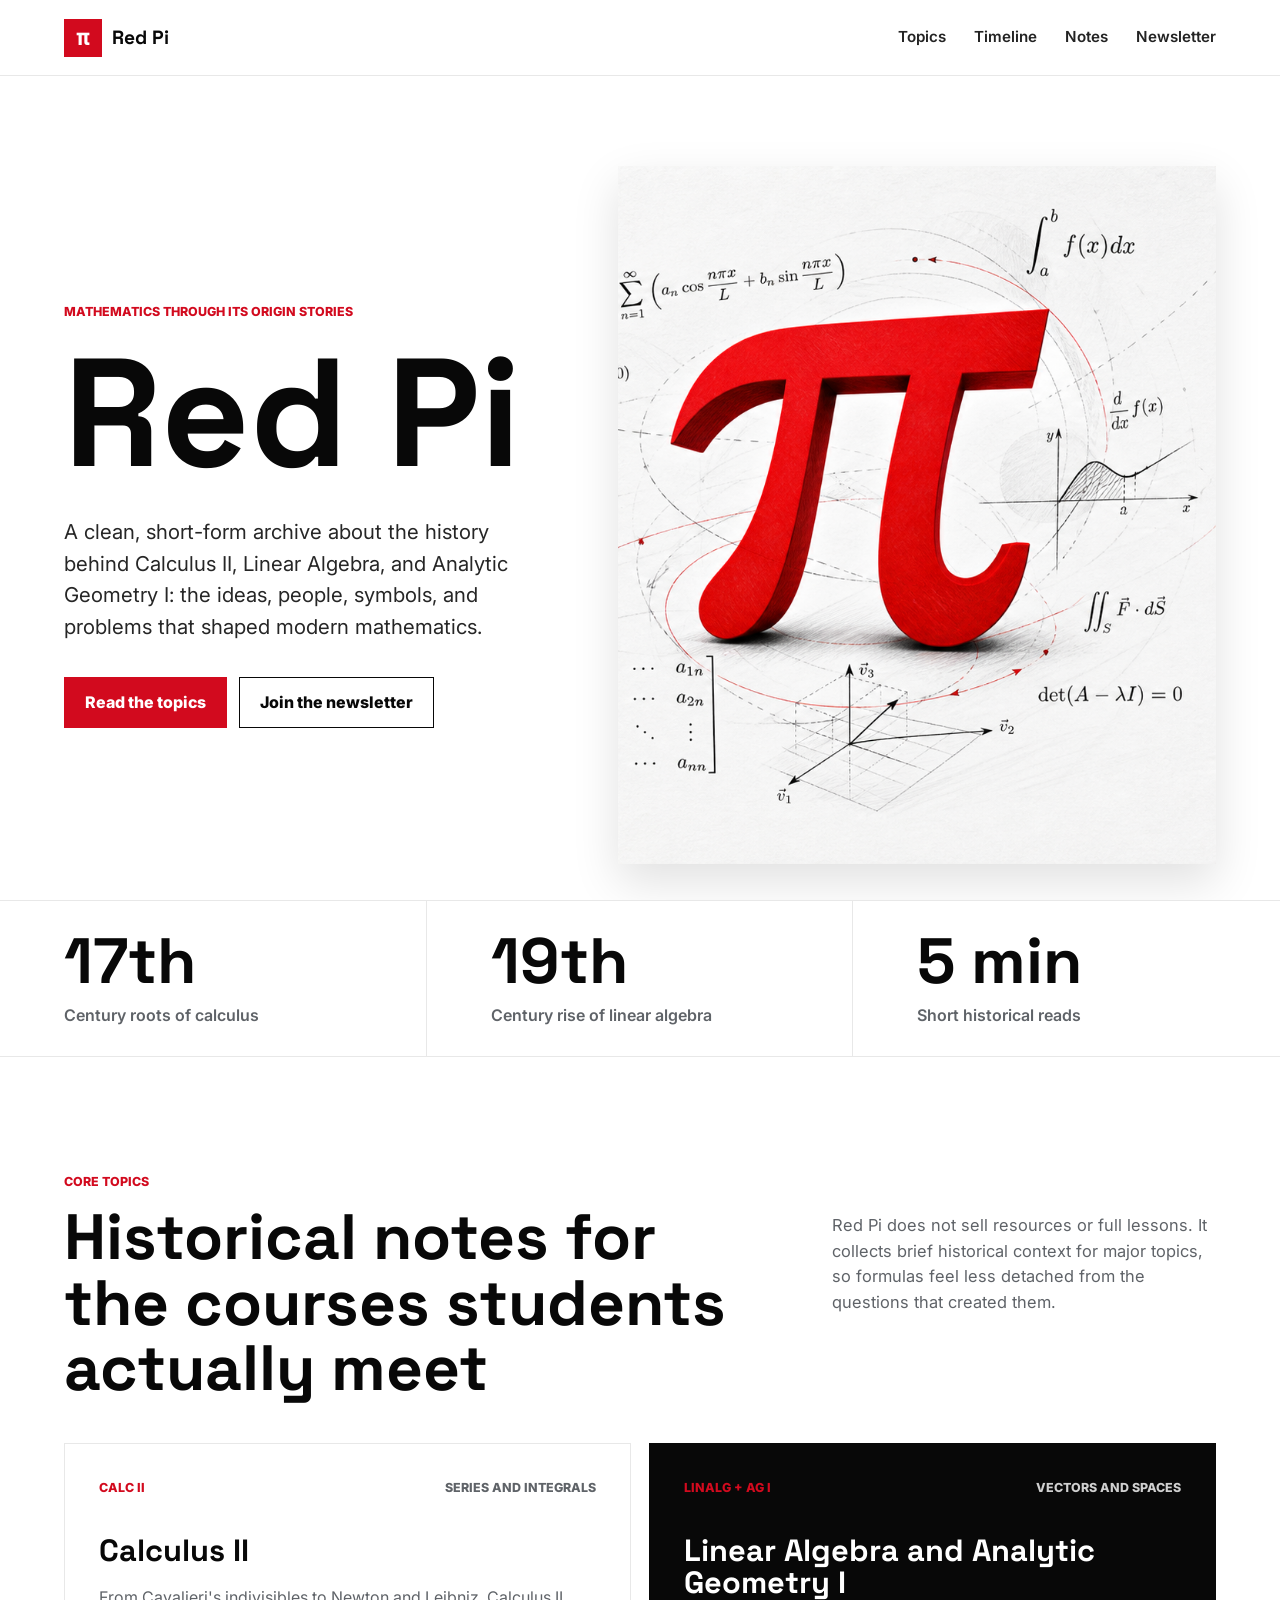
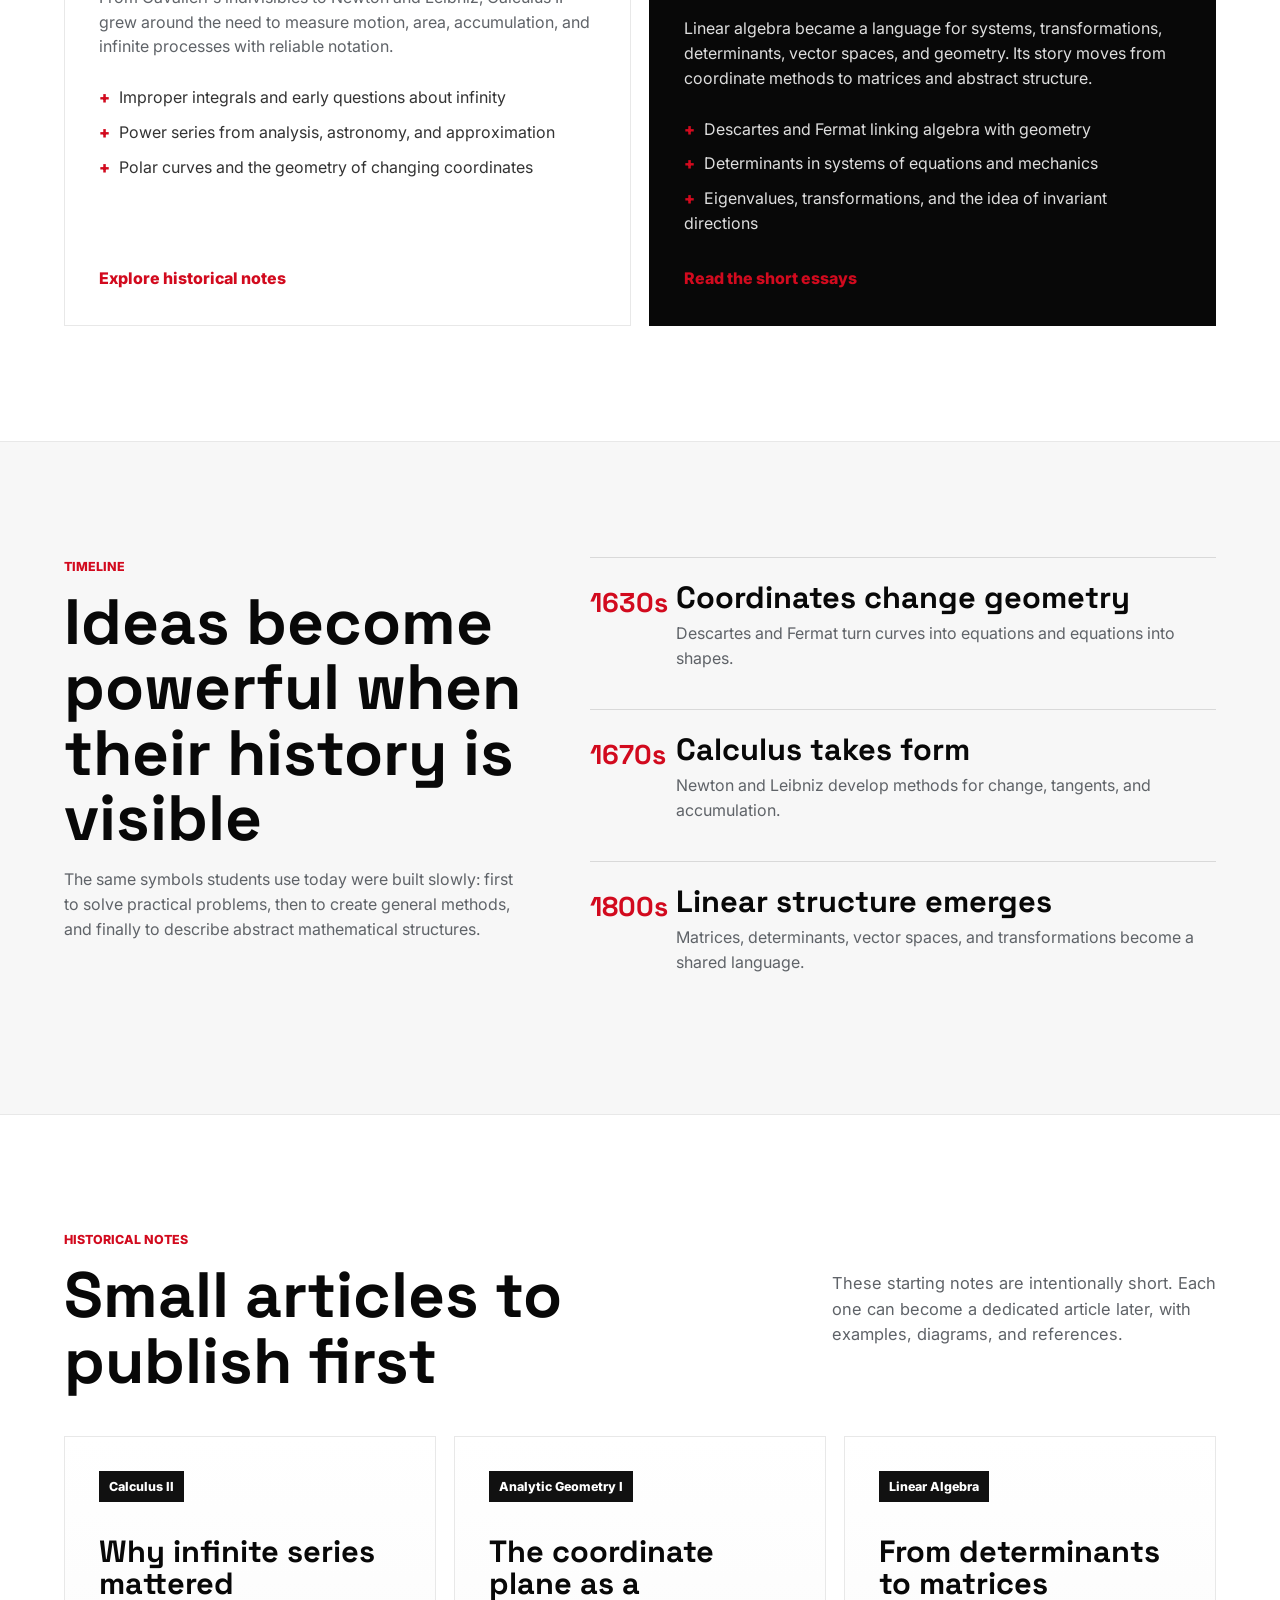
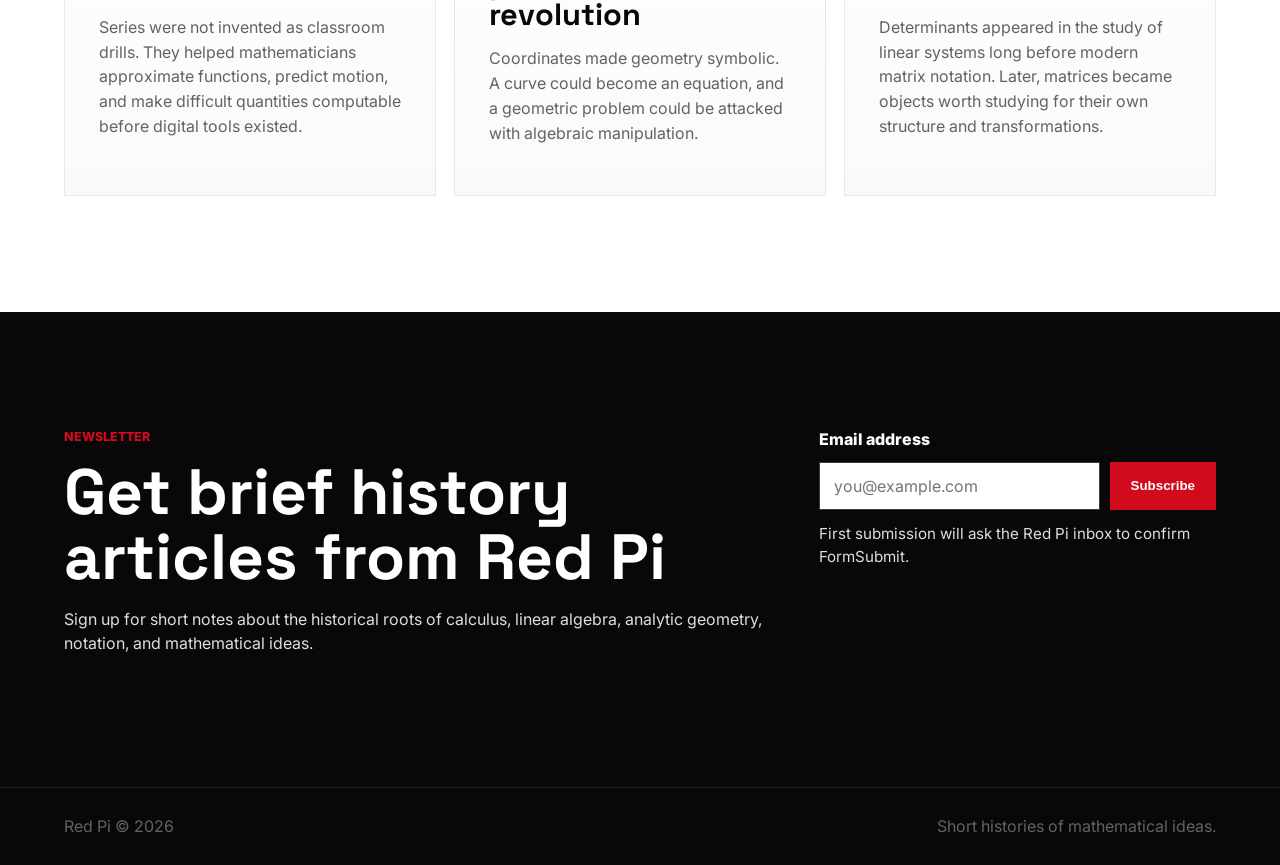
==== index.html @ 2b23c364 "Create Red Pi website" ====
<!doctype html>
<html lang="en">
  <head>
    <meta charset="UTF-8" />
    <meta name="viewport" content="width=device-width, initial-scale=1.0" />
    <meta
      name="description"
      content="Red Pi: short historical notes on Calculus II, Linear Algebra, and Analytic Geometry I."
    />
    <title>Red Pi | A Short History of Calculus and Linear Algebra</title>
    <link
      rel="icon"
      href="data:image/svg+xml,%3Csvg xmlns='http://www.w3.org/2000/svg' viewBox='0 0 64 64'%3E%3Crect width='64' height='64' fill='%23d20a1e'/%3E%3Ctext x='32' y='43' text-anchor='middle' font-family='Arial,sans-serif' font-size='38' font-weight='700' fill='white'%3Eπ%3C/text%3E%3C/svg%3E"
    />
    <link rel="preconnect" href="https://fonts.googleapis.com" />
    <link rel="preconnect" href="https://fonts.gstatic.com" crossorigin />
    <link
      href="https://fonts.googleapis.com/css2?family=Inter:wght@400;500;600;700;800&family=Space+Grotesk:wght@600;700&display=swap"
      rel="stylesheet"
    />
    <link rel="stylesheet" href="styles.css" />
  </head>
  <body>
    <header class="site-header">
      <a class="brand" href="#top" aria-label="Red Pi home">
        <span class="brand-mark">π</span>
        <span>Red Pi</span>
      </a>
      <nav class="nav" aria-label="Main navigation">
        <a href="#topics">Topics</a>
        <a href="#timeline">Timeline</a>
        <a href="#notes">Notes</a>
        <a href="#newsletter">Newsletter</a>
      </nav>
    </header>

    <main id="top">
      <section class="hero">
        <div class="hero-copy">
          <p class="eyebrow">Mathematics through its origin stories</p>
          <h1>Red Pi</h1>
          <p class="hero-text">
            A clean, short-form archive about the history behind Calculus II,
            Linear Algebra, and Analytic Geometry I: the ideas, people, symbols,
            and problems that shaped modern mathematics.
          </p>
          <div class="hero-actions" aria-label="Primary actions">
            <a class="button primary" href="#topics">Read the topics</a>
            <a class="button secondary" href="#newsletter">Join the newsletter</a>
          </div>
        </div>
        <div class="hero-visual" aria-label="Red Pi mathematical illustration">
          <img src="assets/red-pi-hero.png" alt="A red pi symbol surrounded by mathematical formulas" />
        </div>
      </section>

      <section class="stats" aria-label="Editorial focus">
        <div>
          <strong>17th</strong>
          <span>Century roots of calculus</span>
        </div>
        <div>
          <strong>19th</strong>
          <span>Century rise of linear algebra</span>
        </div>
        <div>
          <strong>5 min</strong>
          <span>Short historical reads</span>
        </div>
      </section>

      <section id="topics" class="section">
        <div class="section-heading">
          <p class="eyebrow">Core topics</p>
          <h2>Historical notes for the courses students actually meet</h2>
          <p>
            Red Pi does not sell resources or full lessons. It collects brief
            historical context for major topics, so formulas feel less detached
            from the questions that created them.
          </p>
        </div>

        <div class="course-grid">
          <article class="course-card">
            <div class="course-topline">
              <span class="course-code">CALC II</span>
              <span class="level">Series and integrals</span>
            </div>
            <h3>Calculus II</h3>
            <p>
              From Cavalieri's indivisibles to Newton and Leibniz, Calculus II
              grew around the need to measure motion, area, accumulation, and
              infinite processes with reliable notation.
            </p>
            <ul>
              <li>Improper integrals and early questions about infinity</li>
              <li>Power series from analysis, astronomy, and approximation</li>
              <li>Polar curves and the geometry of changing coordinates</li>
            </ul>
            <a href="#notes" class="text-link">Explore historical notes</a>
          </article>

          <article class="course-card featured">
            <div class="course-topline">
              <span class="course-code">LINALG + AG I</span>
              <span class="level">Vectors and spaces</span>
            </div>
            <h3>Linear Algebra and Analytic Geometry I</h3>
            <p>
              Linear algebra became a language for systems, transformations,
              determinants, vector spaces, and geometry. Its story moves from
              coordinate methods to matrices and abstract structure.
            </p>
            <ul>
              <li>Descartes and Fermat linking algebra with geometry</li>
              <li>Determinants in systems of equations and mechanics</li>
              <li>Eigenvalues, transformations, and the idea of invariant directions</li>
            </ul>
            <a href="#notes" class="text-link">Read the short essays</a>
          </article>
        </div>
      </section>

      <section id="timeline" class="method">
        <div class="method-copy">
          <p class="eyebrow">Timeline</p>
          <h2>Ideas become powerful when their history is visible</h2>
          <p>
            The same symbols students use today were built slowly: first to
            solve practical problems, then to create general methods, and
            finally to describe abstract mathematical structures.
          </p>
        </div>
        <div class="method-steps">
          <div>
            <span>1630s</span>
            <h3>Coordinates change geometry</h3>
            <p>Descartes and Fermat turn curves into equations and equations into shapes.</p>
          </div>
          <div>
            <span>1670s</span>
            <h3>Calculus takes form</h3>
            <p>Newton and Leibniz develop methods for change, tangents, and accumulation.</p>
          </div>
          <div>
            <span>1800s</span>
            <h3>Linear structure emerges</h3>
            <p>Matrices, determinants, vector spaces, and transformations become a shared language.</p>
          </div>
        </div>
      </section>

      <section id="notes" class="section resources-section">
        <div class="section-heading">
          <p class="eyebrow">Historical notes</p>
          <h2>Small articles to publish first</h2>
          <p>
            These starting notes are intentionally short. Each one can become a
            dedicated article later, with examples, diagrams, and references.
          </p>
        </div>
        <div class="resource-list">
          <article>
            <span>Calculus II</span>
            <h3>Why infinite series mattered</h3>
            <p>
              Series were not invented as classroom drills. They helped
              mathematicians approximate functions, predict motion, and make
              difficult quantities computable before digital tools existed.
            </p>
          </article>
          <article>
            <span>Analytic Geometry I</span>
            <h3>The coordinate plane as a revolution</h3>
            <p>
              Coordinates made geometry symbolic. A curve could become an
              equation, and a geometric problem could be attacked with algebraic
              manipulation.
            </p>
          </article>
          <article>
            <span>Linear Algebra</span>
            <h3>From determinants to matrices</h3>
            <p>
              Determinants appeared in the study of linear systems long before
              modern matrix notation. Later, matrices became objects worth
              studying for their own structure and transformations.
            </p>
          </article>
        </div>
      </section>

      <section id="newsletter" class="contact newsletter">
        <div>
          <p class="eyebrow">Newsletter</p>
          <h2>Get brief history articles from Red Pi</h2>
          <p>
            Sign up for short notes about the historical roots of calculus,
            linear algebra, analytic geometry, notation, and mathematical ideas.
          </p>
        </div>
        <form
          class="newsletter-form"
          action="https://formsubmit.co/redpinewsletter@gmail.com"
          method="POST"
          aria-label="Newsletter signup"
        >
          <input type="hidden" name="_subject" value="New Red Pi newsletter signup" />
          <input type="hidden" name="_template" value="table" />
          <label for="email">Email address</label>
          <div class="newsletter-row">
            <input id="email" name="email" type="email" placeholder="you@example.com" required />
            <button class="button primary" type="submit">Subscribe</button>
          </div>
          <p class="form-message" role="status" aria-live="polite">
            First submission will ask the Red Pi inbox to confirm FormSubmit.
          </p>
        </form>
      </section>
    </main>

    <footer class="footer">
      <p>Red Pi © 2026</p>
      <p>Short histories of mathematical ideas.</p>
    </footer>

    <script src="script.js"></script>
  </body>
</html>
---- styles.css ----
:root {
  --red: #d20a1e;
  --red-dark: #9e0716;
  --ink: #080808;
  --muted: #5f6368;
  --line: #e8e8e8;
  --paper: #ffffff;
  --soft: #f7f7f7;
  --shadow: 0 18px 44px rgba(8, 8, 8, 0.12);
}

* {
  box-sizing: border-box;
}

html {
  scroll-behavior: smooth;
}

body {
  margin: 0;
  background: var(--paper);
  color: var(--ink);
  font-family: Inter, system-ui, -apple-system, BlinkMacSystemFont, "Segoe UI", sans-serif;
  line-height: 1.55;
}

img {
  display: block;
  max-width: 100%;
}

a {
  color: inherit;
  text-decoration: none;
}

.site-header {
  position: sticky;
  top: 0;
  z-index: 20;
  display: flex;
  align-items: center;
  justify-content: space-between;
  gap: 24px;
  min-height: 76px;
  padding: 16px clamp(20px, 5vw, 72px);
  background: rgba(255, 255, 255, 0.92);
  border-bottom: 1px solid var(--line);
  backdrop-filter: blur(18px);
}

.site-header.is-scrolled {
  box-shadow: 0 10px 30px rgba(8, 8, 8, 0.08);
}

.brand {
  display: inline-flex;
  align-items: center;
  gap: 10px;
  font-family: "Space Grotesk", Inter, sans-serif;
  font-size: 1.2rem;
  font-weight: 700;
}

.brand-mark {
  display: grid;
  width: 38px;
  height: 38px;
  place-items: center;
  background: var(--red);
  color: #fff;
  font-size: 1.55rem;
  line-height: 1;
}

.nav {
  display: flex;
  align-items: center;
  gap: clamp(14px, 2.2vw, 28px);
  color: #232323;
  font-size: 0.95rem;
  font-weight: 600;
}

.nav a {
  padding: 8px 0;
  border-bottom: 2px solid transparent;
}

.nav a:hover,
.nav a:focus-visible {
  border-color: var(--red);
}

.hero {
  display: grid;
  grid-template-columns: minmax(0, 0.9fr) minmax(320px, 1.1fr);
  align-items: center;
  gap: clamp(28px, 5vw, 72px);
  min-height: calc(100vh - 76px);
  padding: clamp(48px, 7vw, 92px) clamp(20px, 5vw, 72px) 36px;
  overflow: hidden;
}

.hero-copy {
  max-width: 680px;
}

.eyebrow {
  margin: 0 0 14px;
  color: var(--red);
  font-size: 0.78rem;
  font-weight: 800;
  letter-spacing: 0;
  text-transform: uppercase;
}

h1,
h2,
h3,
p {
  overflow-wrap: anywhere;
}

h1,
h2,
h3 {
  margin: 0;
  font-family: "Space Grotesk", Inter, sans-serif;
  line-height: 1.02;
}

h1 {
  font-size: clamp(4.2rem, 12vw, 10rem);
  letter-spacing: 0;
}

h2 {
  font-size: clamp(2.1rem, 5vw, 4.25rem);
  max-width: 880px;
}

h3 {
  font-size: clamp(1.35rem, 2.4vw, 2rem);
}

.hero-text {
  max-width: 620px;
  margin: 24px 0 0;
  color: #262626;
  font-size: clamp(1.05rem, 2vw, 1.28rem);
}

.hero-actions {
  display: flex;
  flex-wrap: wrap;
  gap: 12px;
  margin-top: 34px;
}

.button {
  display: inline-flex;
  align-items: center;
  justify-content: center;
  min-height: 48px;
  padding: 12px 20px;
  border: 1px solid var(--ink);
  font-weight: 800;
}

.button.primary {
  background: var(--red);
  border-color: var(--red);
  color: #fff;
}

.button.primary:hover,
.button.primary:focus-visible {
  background: var(--red-dark);
  border-color: var(--red-dark);
}

.button.secondary {
  background: #fff;
  color: var(--ink);
}

.button.secondary:hover,
.button.secondary:focus-visible {
  border-color: var(--red);
  color: var(--red);
}

.hero-visual {
  position: relative;
  align-self: stretch;
  min-height: 430px;
}

.hero-visual img {
  width: 100%;
  height: 100%;
  object-fit: cover;
  object-position: center right;
  box-shadow: var(--shadow);
}

.stats {
  display: grid;
  grid-template-columns: repeat(3, 1fr);
  border-top: 1px solid var(--line);
  border-bottom: 1px solid var(--line);
}

.stats div {
  min-height: 132px;
  padding: 28px clamp(20px, 5vw, 72px);
  border-right: 1px solid var(--line);
}

.stats div:last-child {
  border-right: 0;
}

.stats strong {
  display: block;
  font-family: "Space Grotesk", Inter, sans-serif;
  font-size: clamp(2.2rem, 5vw, 4rem);
  line-height: 1;
}

.stats span {
  display: block;
  margin-top: 10px;
  color: var(--muted);
  font-weight: 600;
}

.section,
.method,
.contact {
  padding: clamp(64px, 9vw, 116px) clamp(20px, 5vw, 72px);
}

.section-heading {
  display: grid;
  grid-template-columns: minmax(0, 1.1fr) minmax(260px, 0.6fr);
  gap: 24px 64px;
  margin-bottom: 42px;
}

.section-heading .eyebrow {
  grid-column: 1 / -1;
  margin-bottom: -10px;
}

.section-heading p:not(.eyebrow) {
  margin: 8px 0 0;
  color: var(--muted);
  font-size: 1.03rem;
}

.course-grid {
  display: grid;
  grid-template-columns: repeat(2, minmax(0, 1fr));
  gap: 18px;
}

.course-card,
.resource-list article {
  display: flex;
  flex-direction: column;
  min-height: 420px;
  padding: clamp(22px, 3vw, 34px);
  background: #fff;
  border: 1px solid var(--line);
}

.course-card.featured {
  background: var(--ink);
  border-color: var(--ink);
  color: #fff;
}

.course-card p {
  margin: 18px 0 0;
  color: var(--muted);
}

.course-card.featured p,
.course-card.featured li {
  color: #dedede;
}

.course-topline {
  display: flex;
  justify-content: space-between;
  gap: 12px;
  margin-bottom: 38px;
  font-size: 0.78rem;
  font-weight: 800;
  text-transform: uppercase;
}

.course-code {
  color: var(--red);
}

.level {
  color: var(--muted);
}

.course-card.featured .level {
  color: #cfcfcf;
}

.course-card ul {
  display: grid;
  gap: 10px;
  margin: 26px 0 30px;
  padding: 0;
  list-style: none;
}

.course-card li {
  color: #333;
}

.course-card li::before {
  content: "+";
  margin-right: 9px;
  color: var(--red);
  font-weight: 900;
}

.text-link {
  margin-top: auto;
  color: var(--red);
  font-weight: 800;
}

.text-link:hover,
.text-link:focus-visible {
  color: var(--red-dark);
}

.method {
  display: grid;
  grid-template-columns: minmax(0, 0.85fr) minmax(320px, 1.15fr);
  gap: clamp(28px, 5vw, 72px);
  background: var(--soft);
  border-top: 1px solid var(--line);
  border-bottom: 1px solid var(--line);
}

.method-copy p:not(.eyebrow) {
  max-width: 620px;
  color: var(--muted);
}

.method-steps {
  display: grid;
  gap: 14px;
}

.method-steps div {
  display: grid;
  grid-template-columns: 64px 1fr;
  gap: 8px 22px;
  padding: 24px 0;
  border-top: 1px solid #d9d9d9;
}

.method-steps span {
  grid-row: span 2;
  color: var(--red);
  font-family: "Space Grotesk", Inter, sans-serif;
  font-size: 1.7rem;
  font-weight: 700;
}

.method-steps p {
  margin: 0;
  color: var(--muted);
}

.resources-section {
  background: #fff;
}

.resource-list {
  display: grid;
  grid-template-columns: repeat(3, minmax(0, 1fr));
  gap: 18px;
}

.resource-list article {
  min-height: 260px;
  background: linear-gradient(180deg, #fff 0%, #fafafa 100%);
}

.resource-list span {
  width: fit-content;
  margin-bottom: 34px;
  padding: 6px 10px;
  background: #111;
  color: #fff;
  font-size: 0.78rem;
  font-weight: 800;
}

.resource-list p {
  color: var(--muted);
}

.contact {
  display: flex;
  align-items: center;
  justify-content: space-between;
  gap: 28px;
  background: var(--ink);
  color: #fff;
}

.contact p:not(.eyebrow) {
  max-width: 720px;
  color: #dedede;
}

.newsletter {
  align-items: flex-start;
}

.newsletter-form {
  width: min(100%, 480px);
}

.newsletter-form label {
  display: block;
  margin-bottom: 10px;
  color: #fff;
  font-weight: 800;
}

.newsletter-row {
  display: flex;
  gap: 10px;
}

.newsletter-row input {
  min-width: 0;
  flex: 1;
  height: 48px;
  padding: 0 14px;
  border: 1px solid #3b3b3b;
  background: #fff;
  color: var(--ink);
  font: inherit;
}

.newsletter-row input:focus {
  border-color: var(--red);
  outline: 3px solid rgba(210, 10, 30, 0.28);
}

.newsletter-row .button {
  cursor: pointer;
}

.form-message {
  min-height: 24px;
  margin: 12px 0 0;
  color: #dedede;
  font-size: 0.95rem;
}

.footer {
  display: flex;
  justify-content: space-between;
  gap: 18px;
  padding: 26px clamp(20px, 5vw, 72px);
  color: var(--muted);
  border-top: 1px solid #222;
  background: var(--ink);
}

.footer p {
  margin: 0;
}

@media (max-width: 900px) {
  .site-header {
    align-items: flex-start;
    flex-direction: column;
  }

  .nav {
    width: 100%;
    justify-content: space-between;
    overflow-x: auto;
    padding-bottom: 2px;
  }

  .hero,
  .method,
  .section-heading {
    grid-template-columns: 1fr;
  }

  .hero {
    min-height: auto;
    padding-top: 42px;
  }

  .hero-visual {
    min-height: 340px;
  }

  .stats,
  .course-grid,
  .resource-list {
    grid-template-columns: 1fr;
  }

  .stats div {
    border-right: 0;
    border-bottom: 1px solid var(--line);
  }

  .stats div:last-child {
    border-bottom: 0;
  }

  .course-card,
  .resource-list article {
    min-height: auto;
  }

  .contact,
  .footer {
    align-items: flex-start;
    flex-direction: column;
  }

  .newsletter-form {
    width: 100%;
  }
}

@media (max-width: 520px) {
  .site-header {
    min-height: 68px;
    padding: 14px 16px;
  }

  .nav {
    gap: 18px;
    font-size: 0.9rem;
  }

  .hero,
  .section,
  .method,
  .contact {
    padding-left: 16px;
    padding-right: 16px;
  }

  h1 {
    font-size: clamp(3.8rem, 22vw, 5.4rem);
  }

  h2 {
    font-size: 2rem;
  }

  .hero-actions,
  .button {
    width: 100%;
  }

  .newsletter-row {
    flex-direction: column;
  }

  .method-steps div {
    grid-template-columns: 1fr;
  }

  .method-steps span {
    grid-row: auto;
  }
}
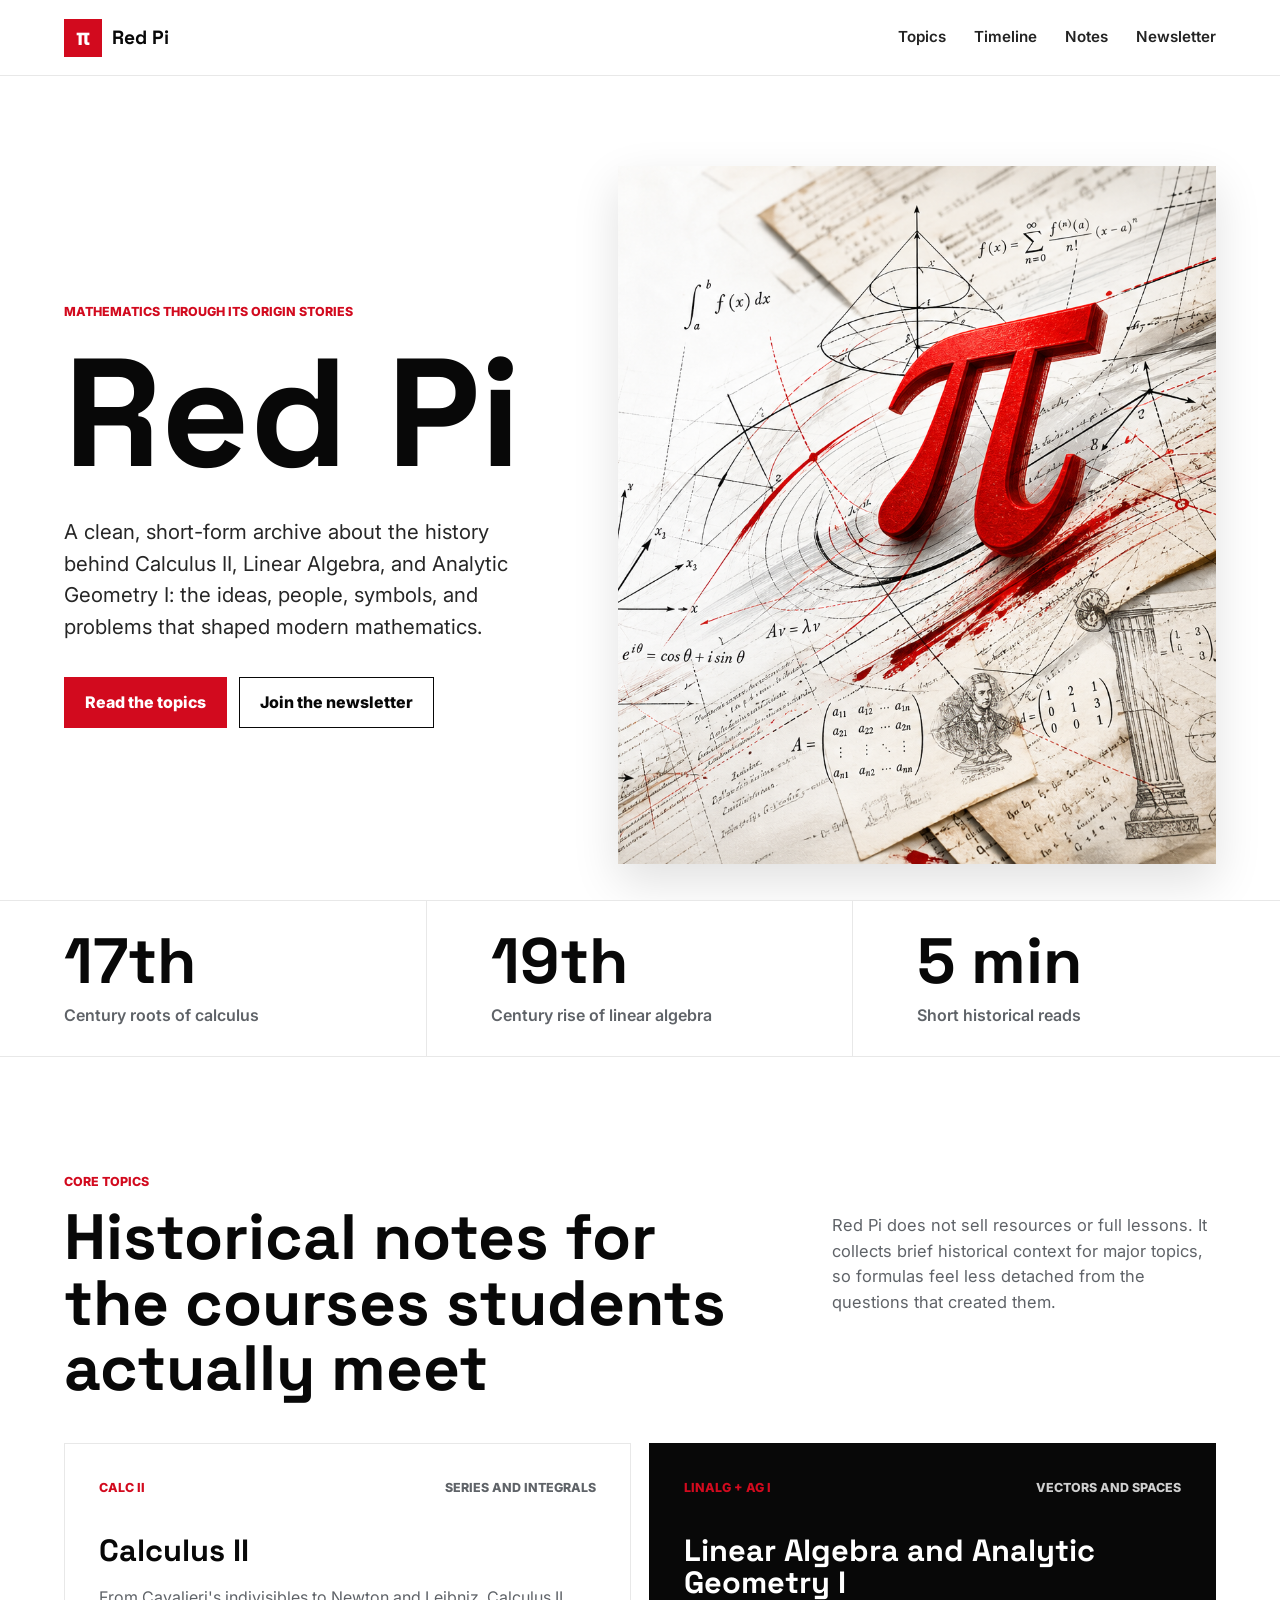
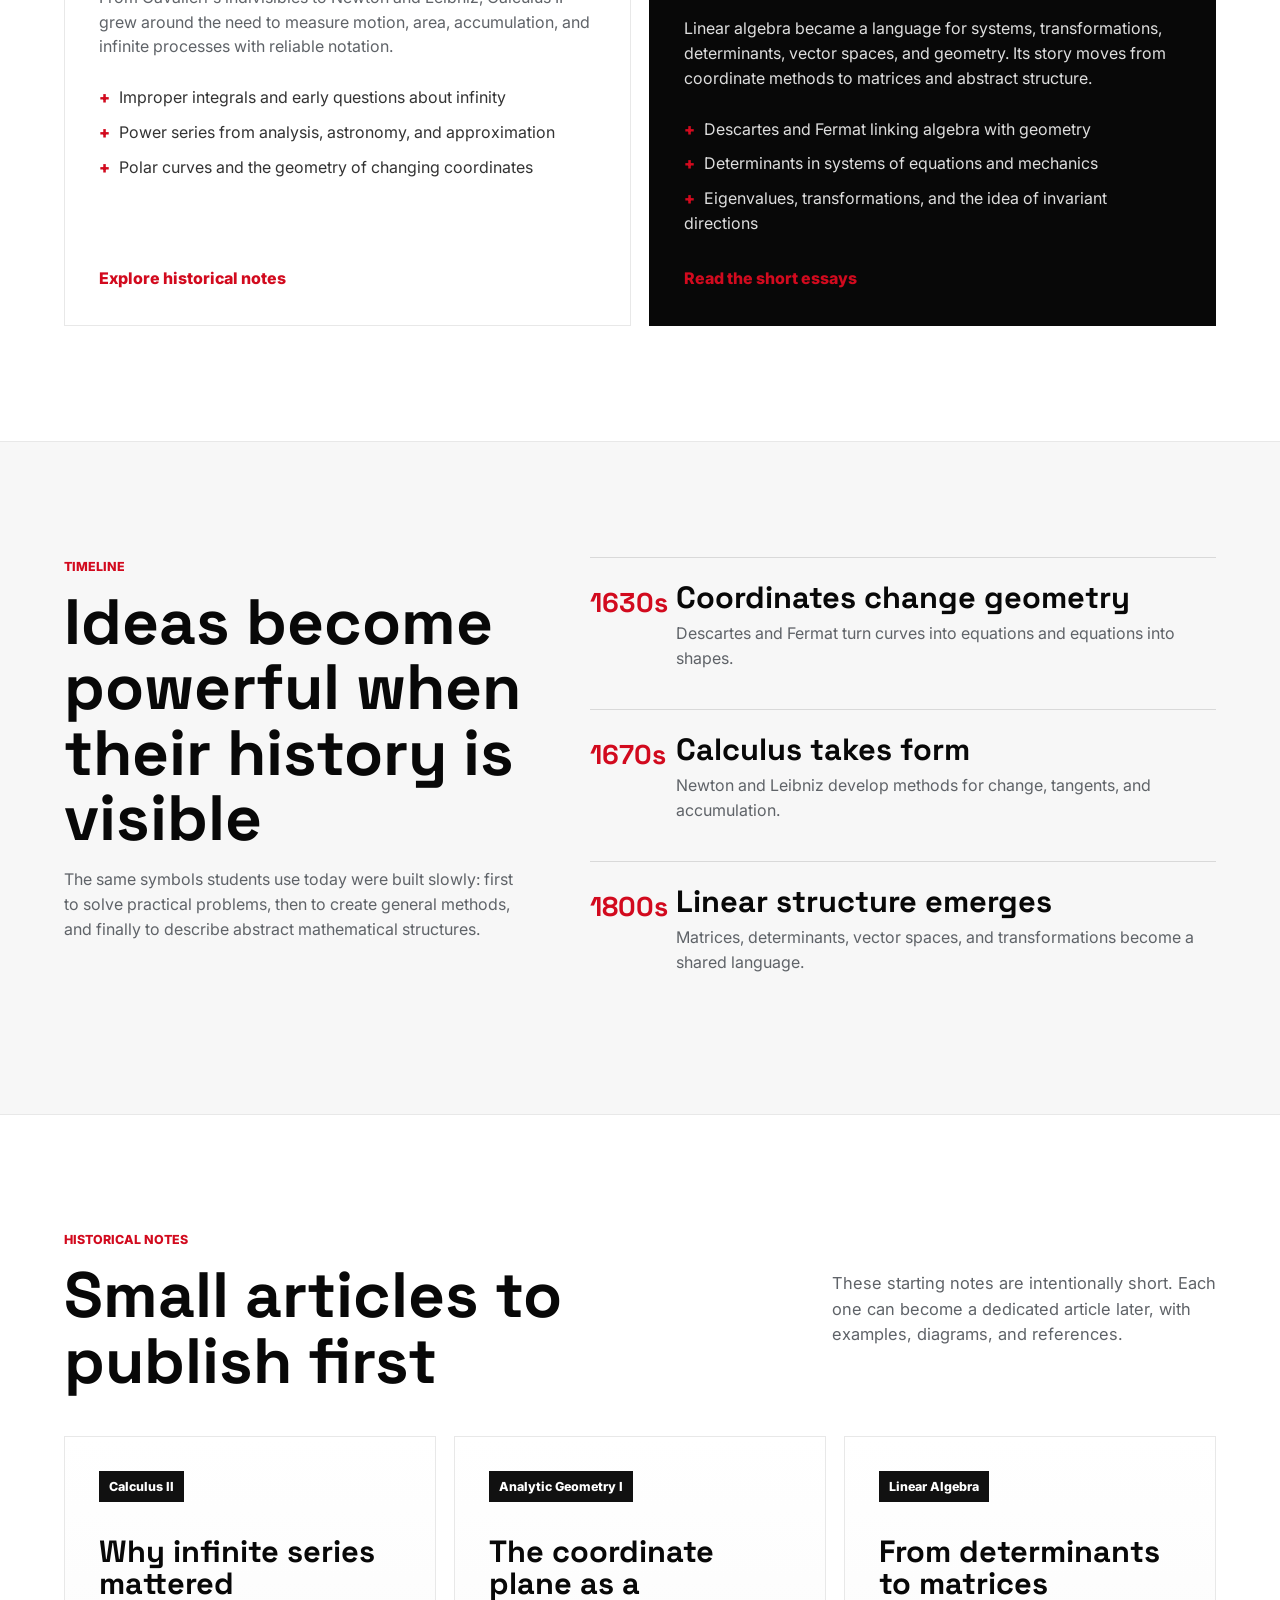
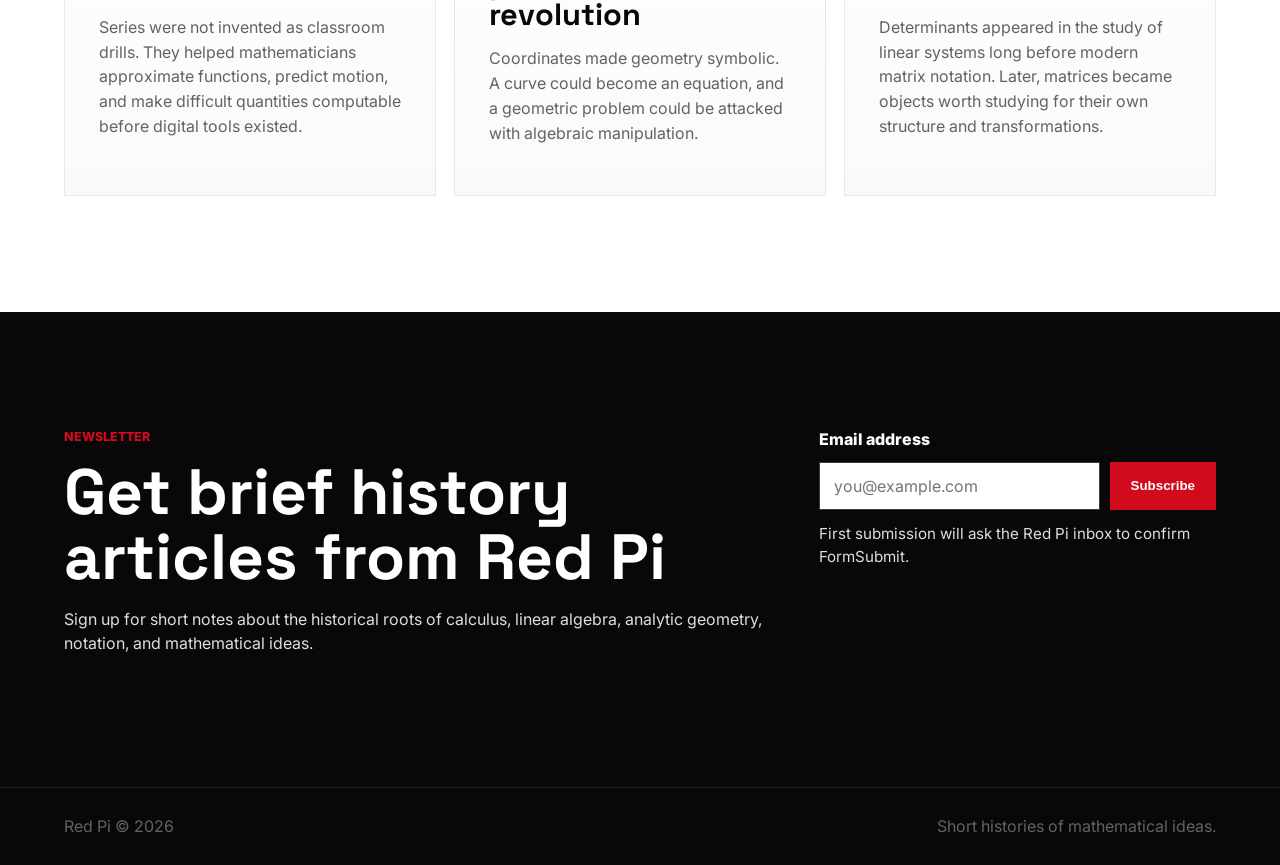
==== commit 0210bbc4: "Update hero image" ====
--- a/index.html
+++ b/index.html
@@ -50,7 +50,10 @@
           </div>
         </div>
         <div class="hero-visual" aria-label="Red Pi mathematical illustration">
-          <img src="assets/red-pi-hero.png" alt="A red pi symbol surrounded by mathematical formulas" />
+          <img
+            src="assets/red-pi-hero-dynamic.png"
+            alt="A dynamic red pi symbol surrounded by historical mathematical notes, curves, and vectors"
+          />
         </div>
       </section>
 
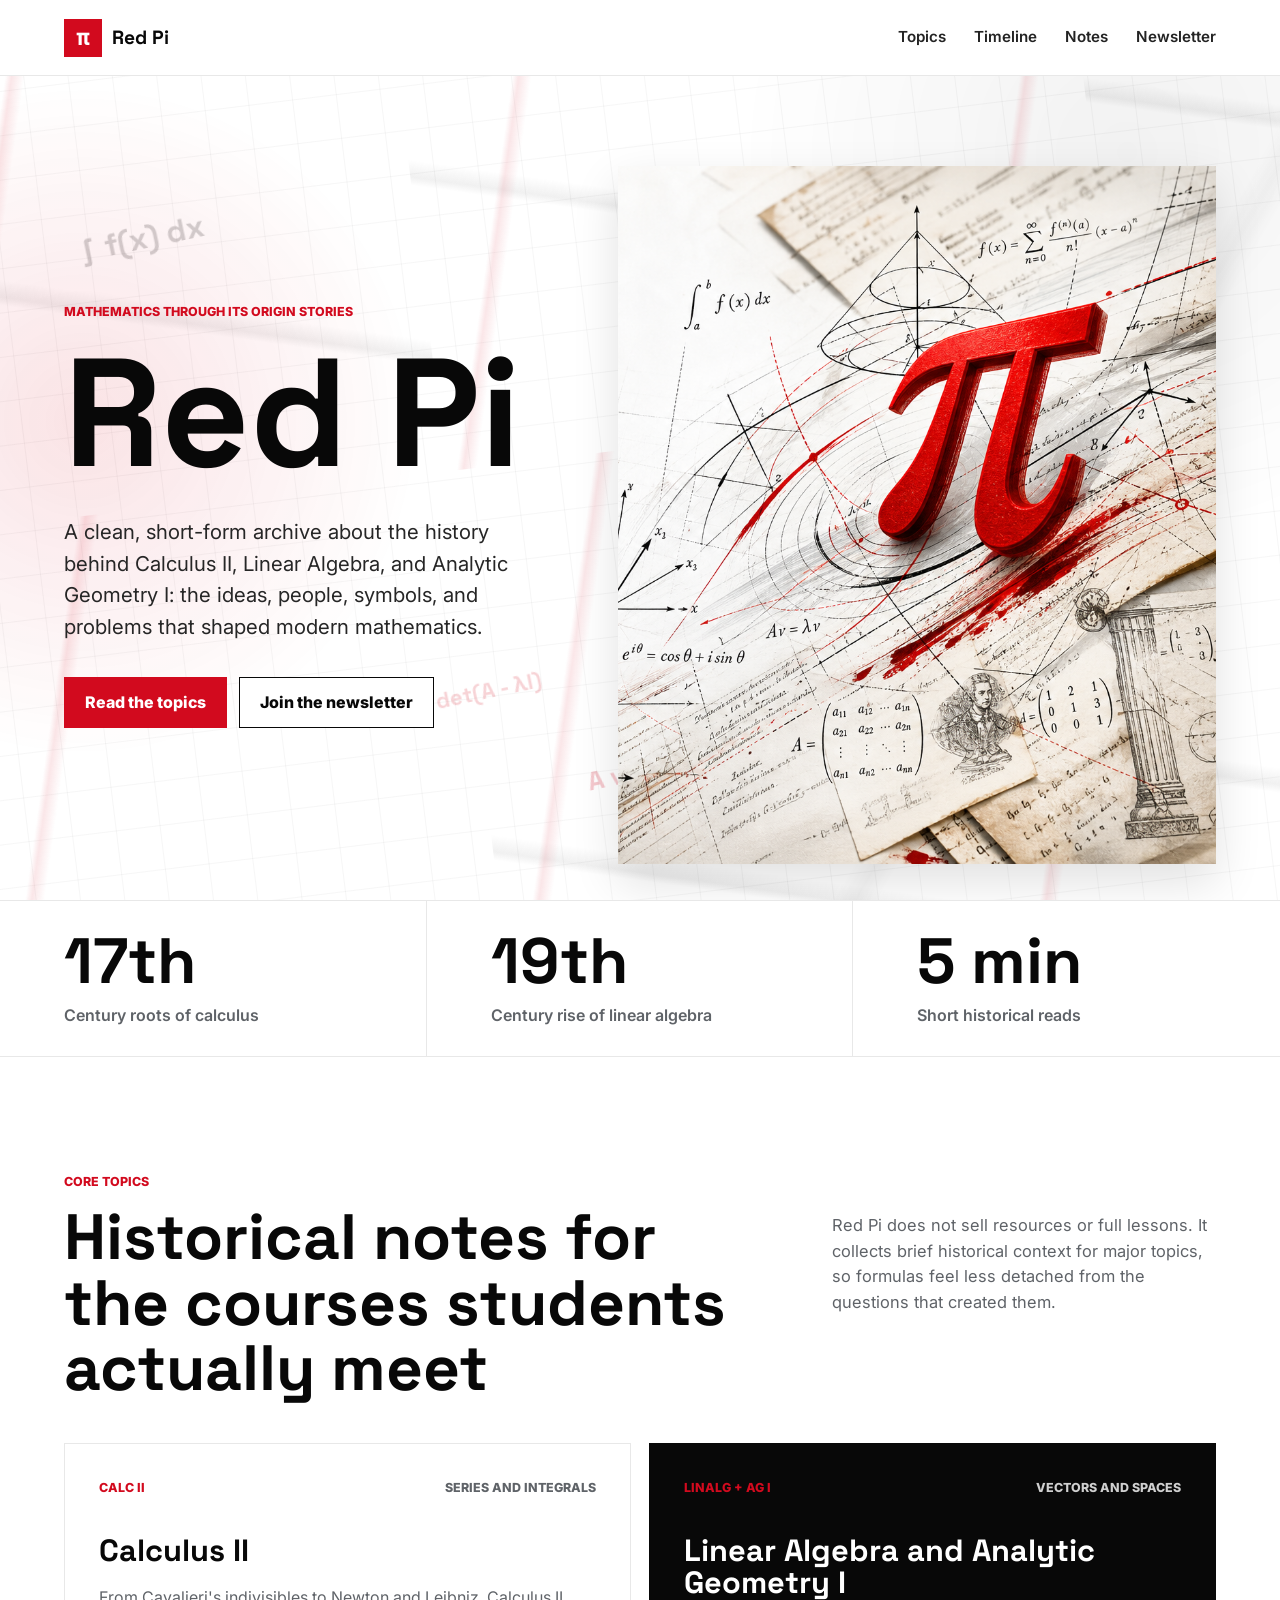
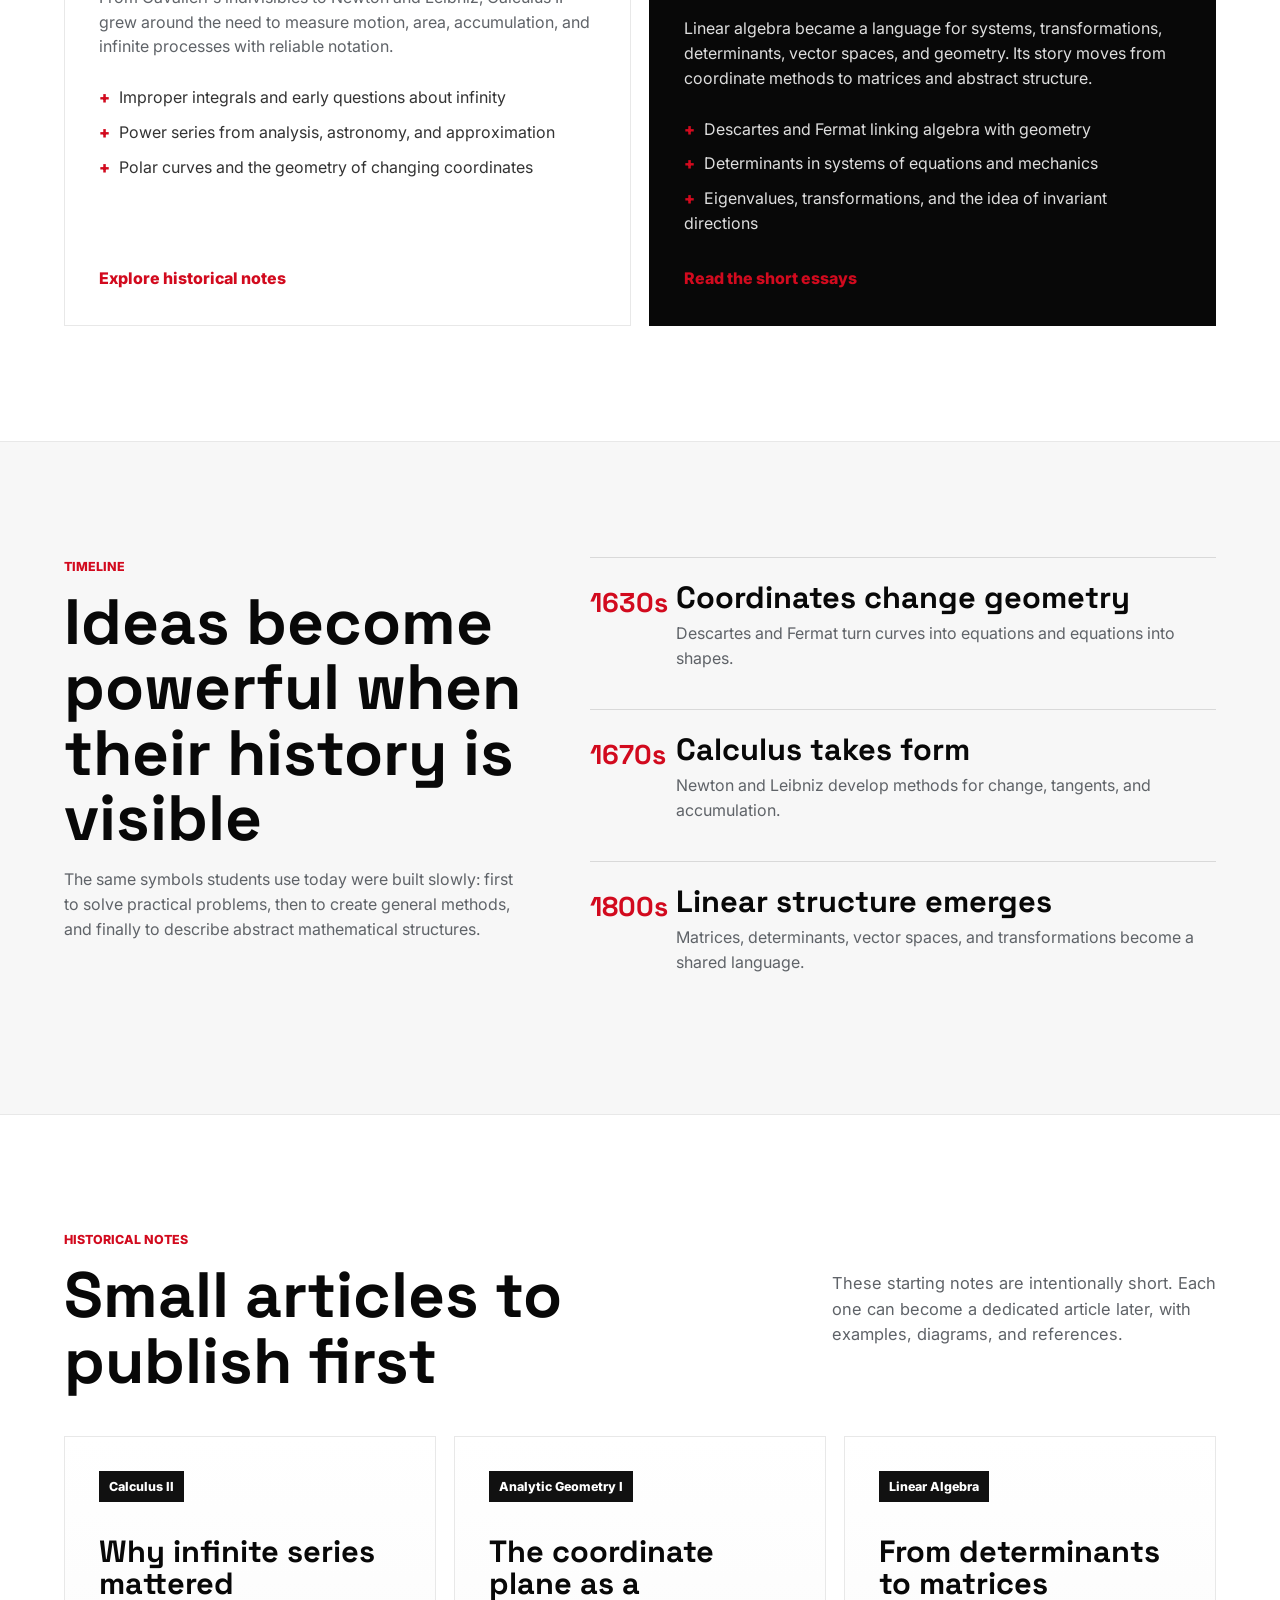
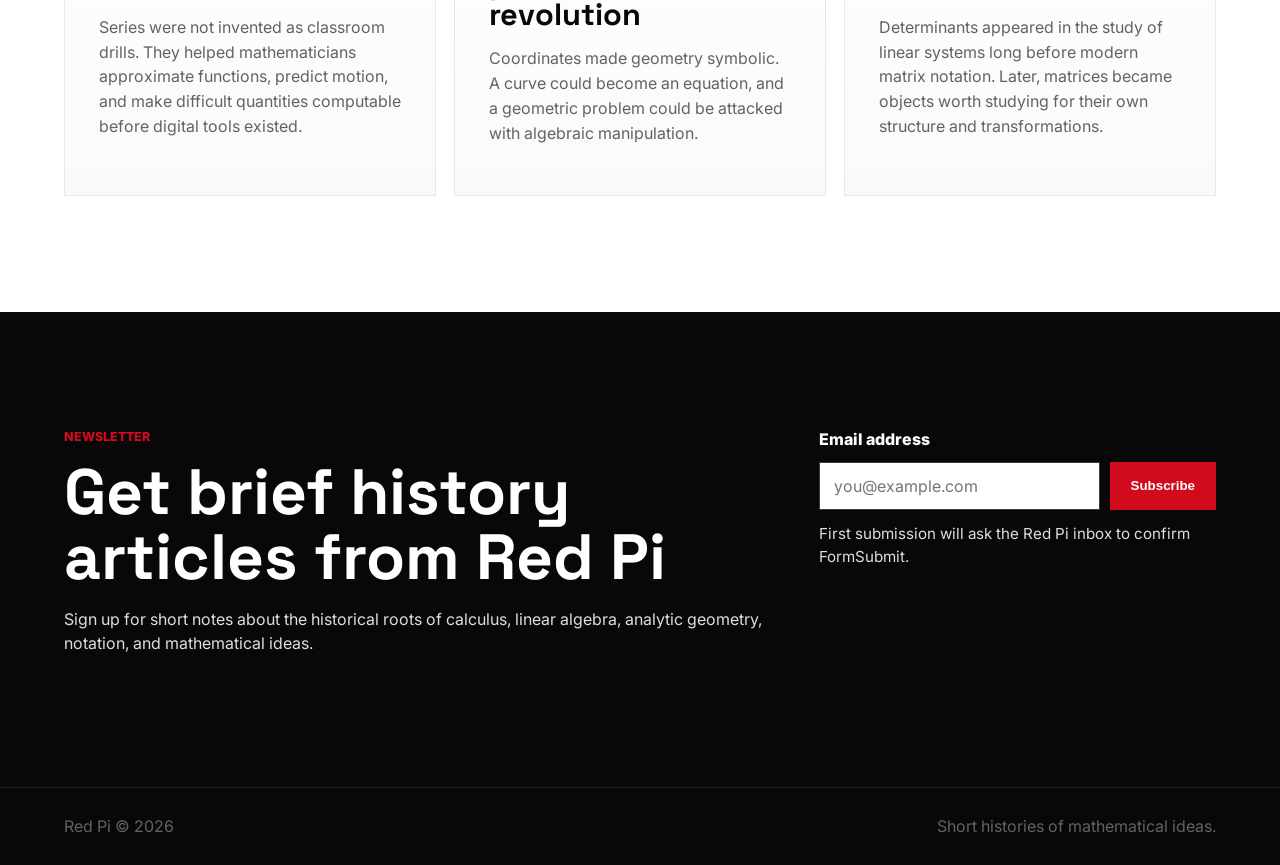
==== commit 59114087: "Add animated math background" ====
--- a/index.html
+++ b/index.html
@@ -36,6 +36,13 @@
 
     <main id="top">
       <section class="hero">
+        <div class="math-field" aria-hidden="true">
+          <span class="math-symbol symbol-a">∫ f(x) dx</span>
+          <span class="math-symbol symbol-b">A v = λ v</span>
+          <span class="math-symbol symbol-c">Σ aₙxⁿ</span>
+          <span class="math-symbol symbol-d">det(A - λI)</span>
+          <span class="math-symbol symbol-e">r = 1 + cos θ</span>
+        </div>
         <div class="hero-copy">
           <p class="eyebrow">Mathematics through its origin stories</p>
           <h1>Red Pi</h1>
--- a/styles.css
+++ b/styles.css
@@ -94,6 +94,8 @@
 }
 
 .hero {
+  position: relative;
+  isolation: isolate;
   display: grid;
   grid-template-columns: minmax(0, 0.9fr) minmax(320px, 1.1fr);
   align-items: center;
@@ -103,7 +105,91 @@
   overflow: hidden;
 }
 
+.math-field {
+  position: absolute;
+  inset: 0;
+  z-index: -1;
+  overflow: hidden;
+  pointer-events: none;
+}
+
+.math-field::before,
+.math-field::after {
+  position: absolute;
+  inset: -18%;
+  content: "";
+}
+
+.math-field::before {
+  background:
+    linear-gradient(105deg, transparent 0 47%, rgba(210, 10, 30, 0.1) 48%, transparent 50%),
+    linear-gradient(15deg, transparent 0 52%, rgba(8, 8, 8, 0.06) 53%, transparent 55%),
+    linear-gradient(rgba(8, 8, 8, 0.035) 1px, transparent 1px),
+    linear-gradient(90deg, rgba(8, 8, 8, 0.035) 1px, transparent 1px);
+  background-size: 520px 520px, 680px 680px, 44px 44px, 44px 44px;
+  transform: rotate(-7deg) translate3d(0, 0, 0);
+  animation: field-drift 24s linear infinite;
+}
+
+.math-field::after {
+  background:
+    radial-gradient(circle at 18% 44%, rgba(210, 10, 30, 0.16), transparent 22%),
+    radial-gradient(circle at 78% 20%, rgba(8, 8, 8, 0.08), transparent 25%),
+    linear-gradient(120deg, transparent 10%, rgba(210, 10, 30, 0.08) 11%, transparent 12% 68%, rgba(8, 8, 8, 0.05) 69%, transparent 70%);
+  opacity: 0.72;
+  transform: translate3d(0, 0, 0);
+  animation: field-pulse 12s ease-in-out infinite alternate;
+}
+
+.math-symbol {
+  position: absolute;
+  color: rgba(8, 8, 8, 0.18);
+  font-family: "Space Grotesk", Inter, sans-serif;
+  font-weight: 700;
+  line-height: 1;
+  white-space: nowrap;
+  transform: rotate(-12deg);
+  animation: symbol-float 16s ease-in-out infinite alternate;
+}
+
+.symbol-a {
+  top: 18%;
+  left: 6%;
+  font-size: clamp(1.2rem, 2.4vw, 2.2rem);
+}
+
+.symbol-b {
+  right: 46%;
+  bottom: 14%;
+  color: rgba(210, 10, 30, 0.22);
+  font-size: clamp(1.15rem, 2vw, 1.8rem);
+  animation-delay: -5s;
+}
+
+.symbol-c {
+  top: 28%;
+  right: 10%;
+  font-size: clamp(1.1rem, 1.8vw, 1.65rem);
+  animation-delay: -9s;
+}
+
+.symbol-d {
+  bottom: 24%;
+  left: 34%;
+  color: rgba(210, 10, 30, 0.18);
+  font-size: clamp(1rem, 1.7vw, 1.5rem);
+  animation-delay: -2s;
+}
+
+.symbol-e {
+  top: 68%;
+  right: 18%;
+  font-size: clamp(1rem, 1.6vw, 1.45rem);
+  animation-delay: -12s;
+}
+
 .hero-copy {
+  position: relative;
   max-width: 680px;
 }
 
@@ -204,6 +290,46 @@
   object-fit: cover;
   object-position: center right;
   box-shadow: var(--shadow);
+}
+
+@keyframes field-drift {
+  from {
+    background-position: 0 0, 0 0, 0 0, 0 0;
+  }
+
+  to {
+    background-position: 520px -240px, -340px 220px, 88px 44px, 88px 44px;
+  }
+}
+
+@keyframes field-pulse {
+  from {
+    opacity: 0.42;
+    transform: scale(1) translate3d(-1%, 0, 0);
+  }
+
+  to {
+    opacity: 0.76;
+    transform: scale(1.06) translate3d(1%, -1%, 0);
+  }
+}
+
+@keyframes symbol-float {
+  from {
+    transform: translate3d(-12px, 8px, 0) rotate(-12deg);
+  }
+
+  to {
+    transform: translate3d(18px, -14px, 0) rotate(-8deg);
+  }
+}
+
+@media (prefers-reduced-motion: reduce) {
+  .math-field::before,
+  .math-field::after,
+  .math-symbol {
+    animation: none;
+  }
 }
 
 .stats {
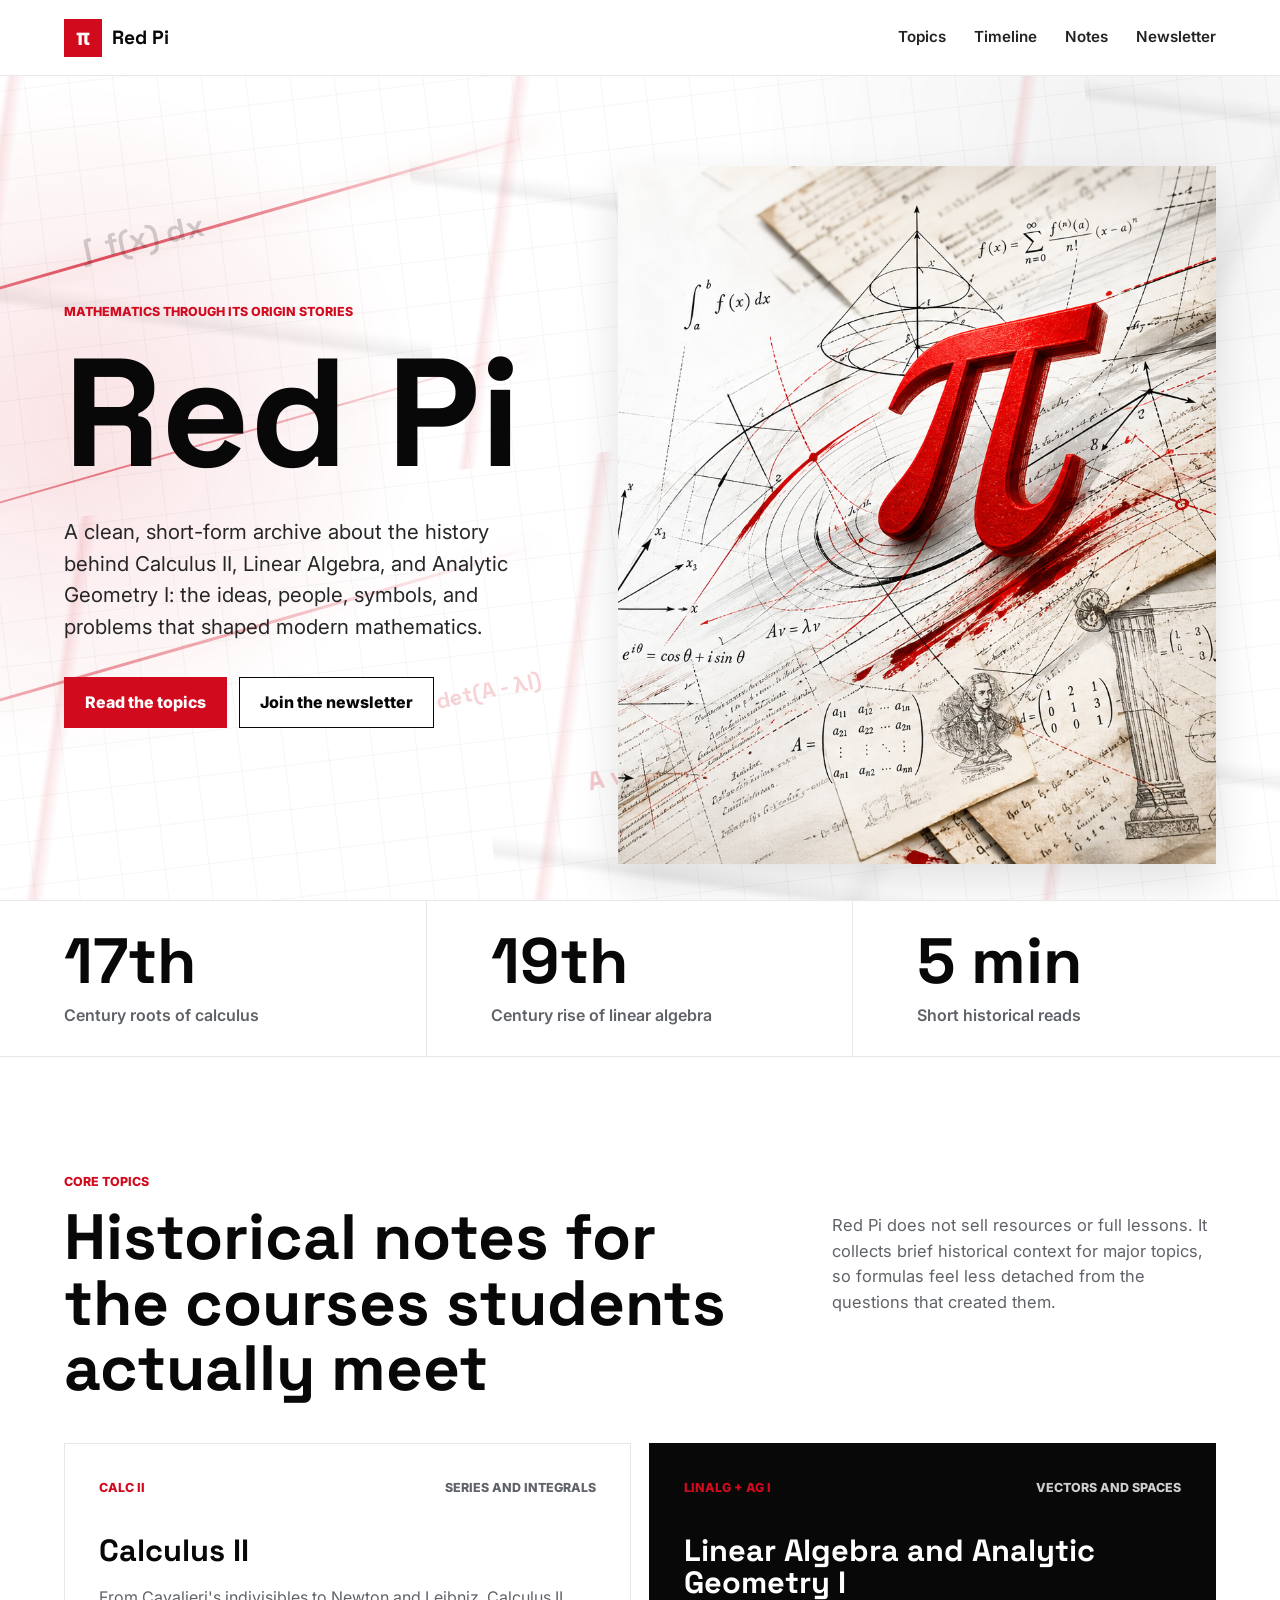
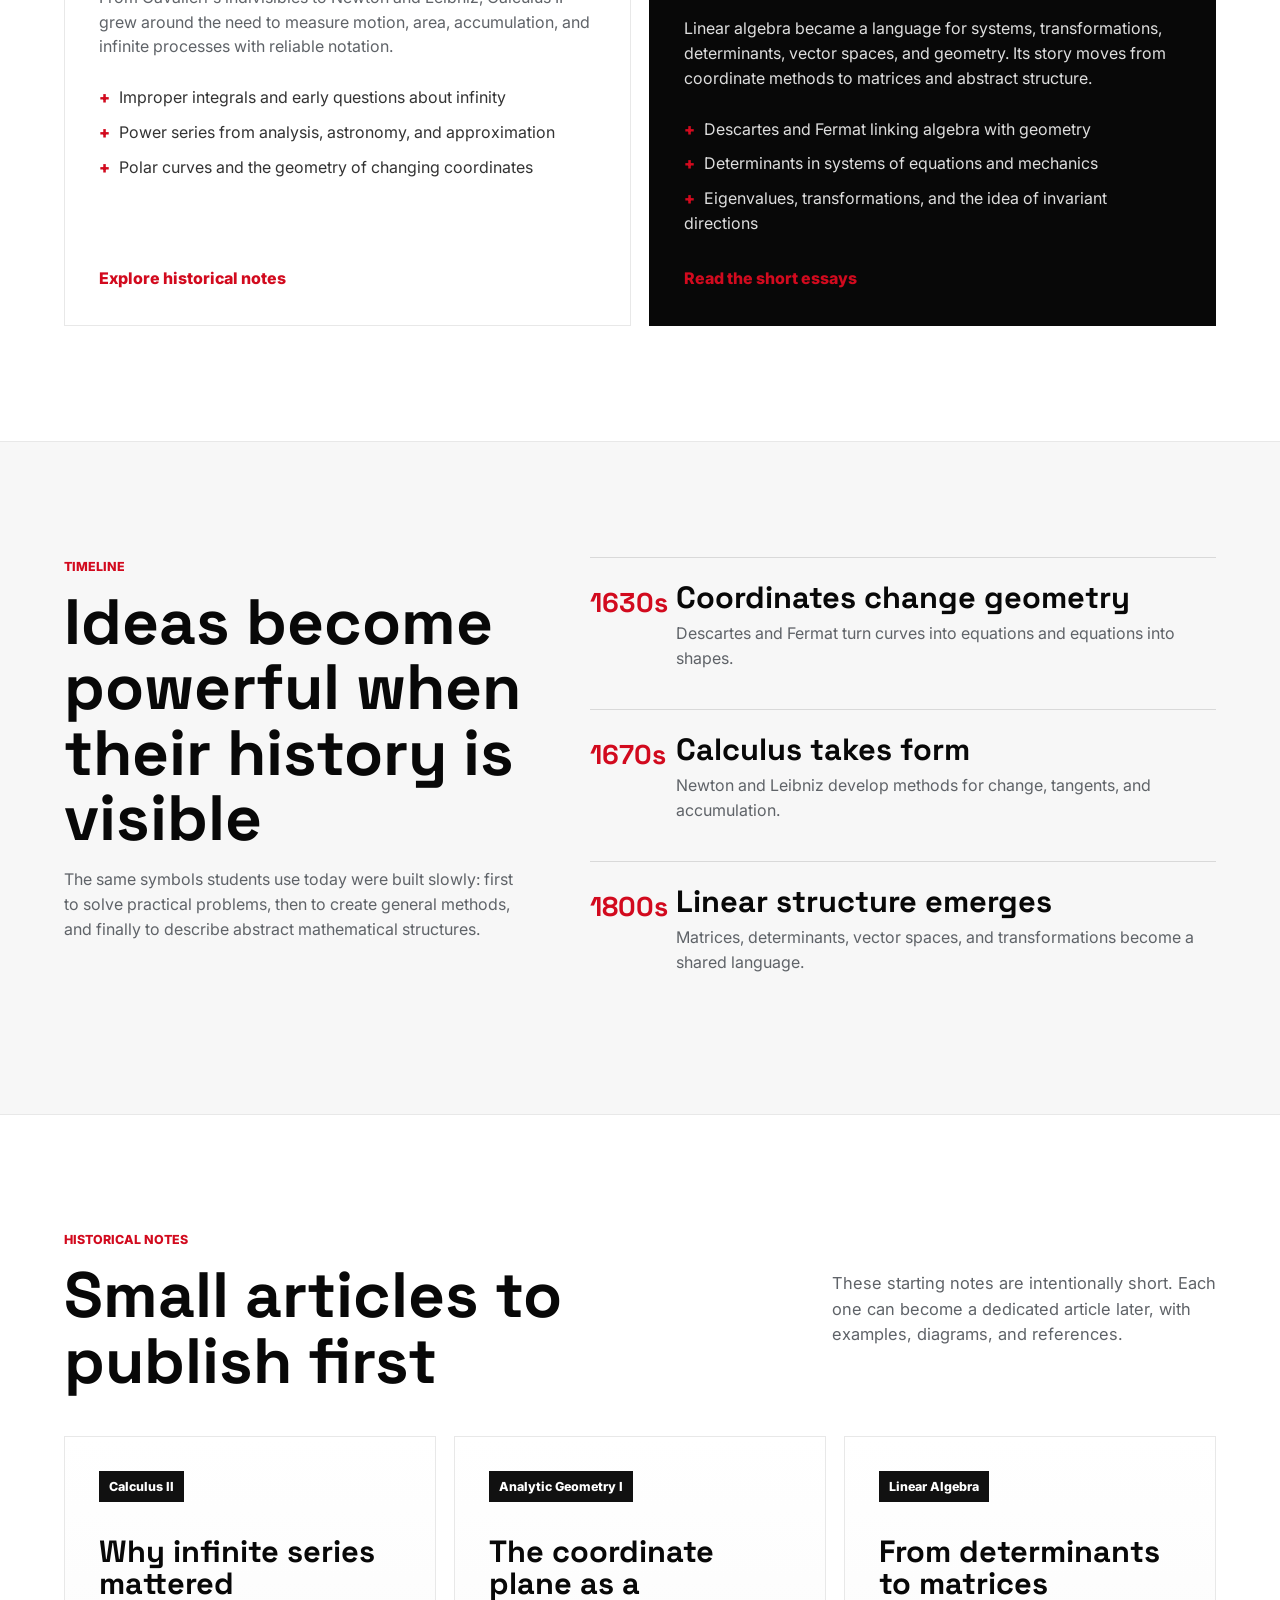
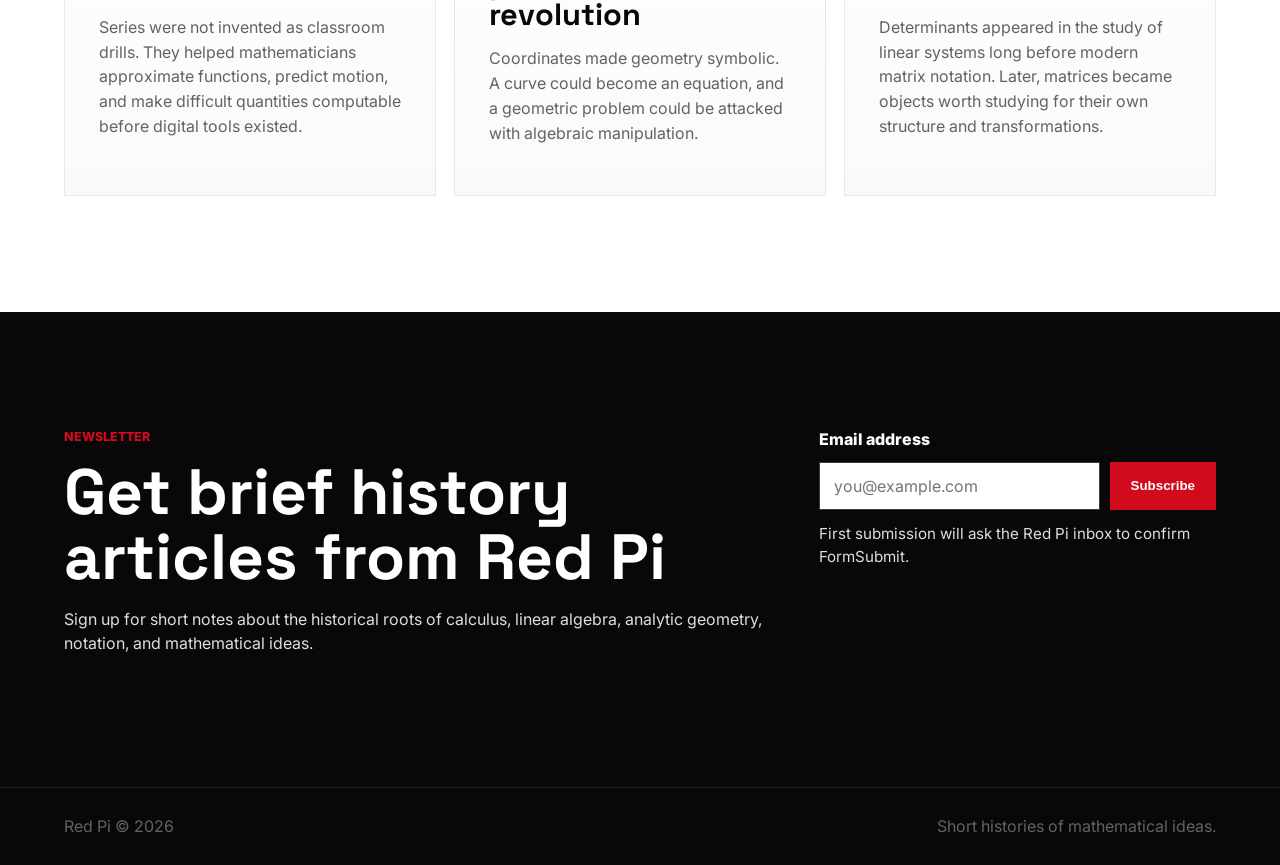
==== commit b2e99f58: "Make hero motion more visible" ====
--- a/index.html
+++ b/index.html
@@ -37,6 +37,9 @@
     <main id="top">
       <section class="hero">
         <div class="math-field" aria-hidden="true">
+          <span class="motion-line line-a"></span>
+          <span class="motion-line line-b"></span>
+          <span class="motion-line line-c"></span>
           <span class="math-symbol symbol-a">∫ f(x) dx</span>
           <span class="math-symbol symbol-b">A v = λ v</span>
           <span class="math-symbol symbol-c">Σ aₙxⁿ</span>
--- a/styles.css
+++ b/styles.css
@@ -108,7 +108,7 @@
 .math-field {
   position: absolute;
   inset: 0;
-  z-index: -1;
+  z-index: 0;
   overflow: hidden;
   pointer-events: none;
 }
@@ -141,6 +141,35 @@
   animation: field-pulse 12s ease-in-out infinite alternate;
 }
 
+.motion-line {
+  position: absolute;
+  left: -28%;
+  width: 72%;
+  height: 3px;
+  background: linear-gradient(90deg, transparent, rgba(210, 10, 30, 0.72), transparent);
+  border-radius: 999px;
+  box-shadow: 0 0 22px rgba(210, 10, 30, 0.22);
+  transform: rotate(-16deg);
+  animation: line-sweep 7s ease-in-out infinite;
+}
+
+.line-a {
+  top: 22%;
+}
+
+.line-b {
+  top: 48%;
+  height: 2px;
+  opacity: 0.72;
+  animation-delay: -2.4s;
+}
+
+.line-c {
+  top: 72%;
+  opacity: 0.58;
+  animation-delay: -4.7s;
+}
+
 .math-symbol {
   position: absolute;
   color: rgba(8, 8, 8, 0.18);
@@ -190,6 +219,7 @@
 
 .hero-copy {
   position: relative;
+  z-index: 1;
   max-width: 680px;
 }
 
@@ -280,6 +310,7 @@
 
 .hero-visual {
   position: relative;
+  z-index: 1;
   align-self: stretch;
   min-height: 430px;
 }
@@ -324,10 +355,31 @@
   }
 }
 
+@keyframes line-sweep {
+  0% {
+    opacity: 0;
+    transform: translate3d(-12%, 28px, 0) rotate(-16deg);
+  }
+
+  18% {
+    opacity: 0.9;
+  }
+
+  72% {
+    opacity: 0.78;
+  }
+
+  100% {
+    opacity: 0;
+    transform: translate3d(185%, -34px, 0) rotate(-16deg);
+  }
+}
+
 @media (prefers-reduced-motion: reduce) {
   .math-field::before,
   .math-field::after,
-  .math-symbol {
+  .math-symbol,
+  .motion-line {
     animation: none;
   }
 }
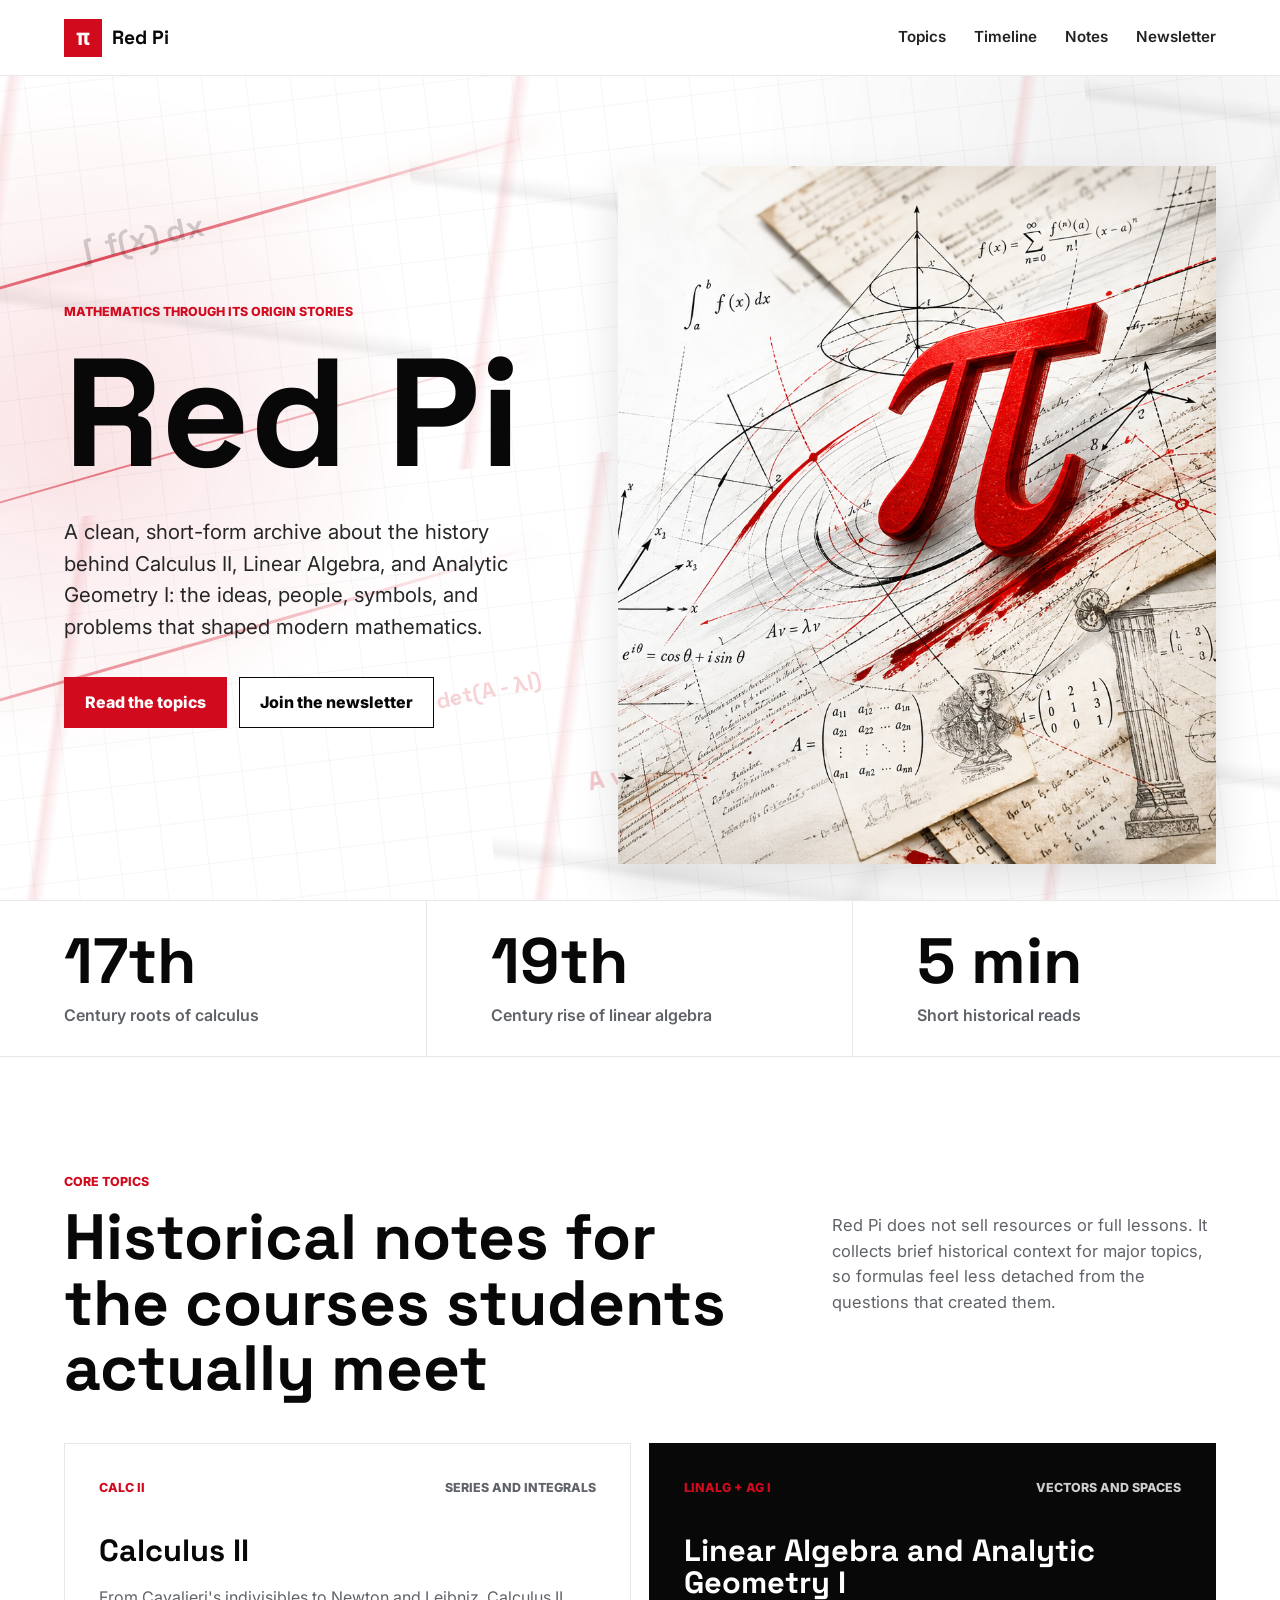
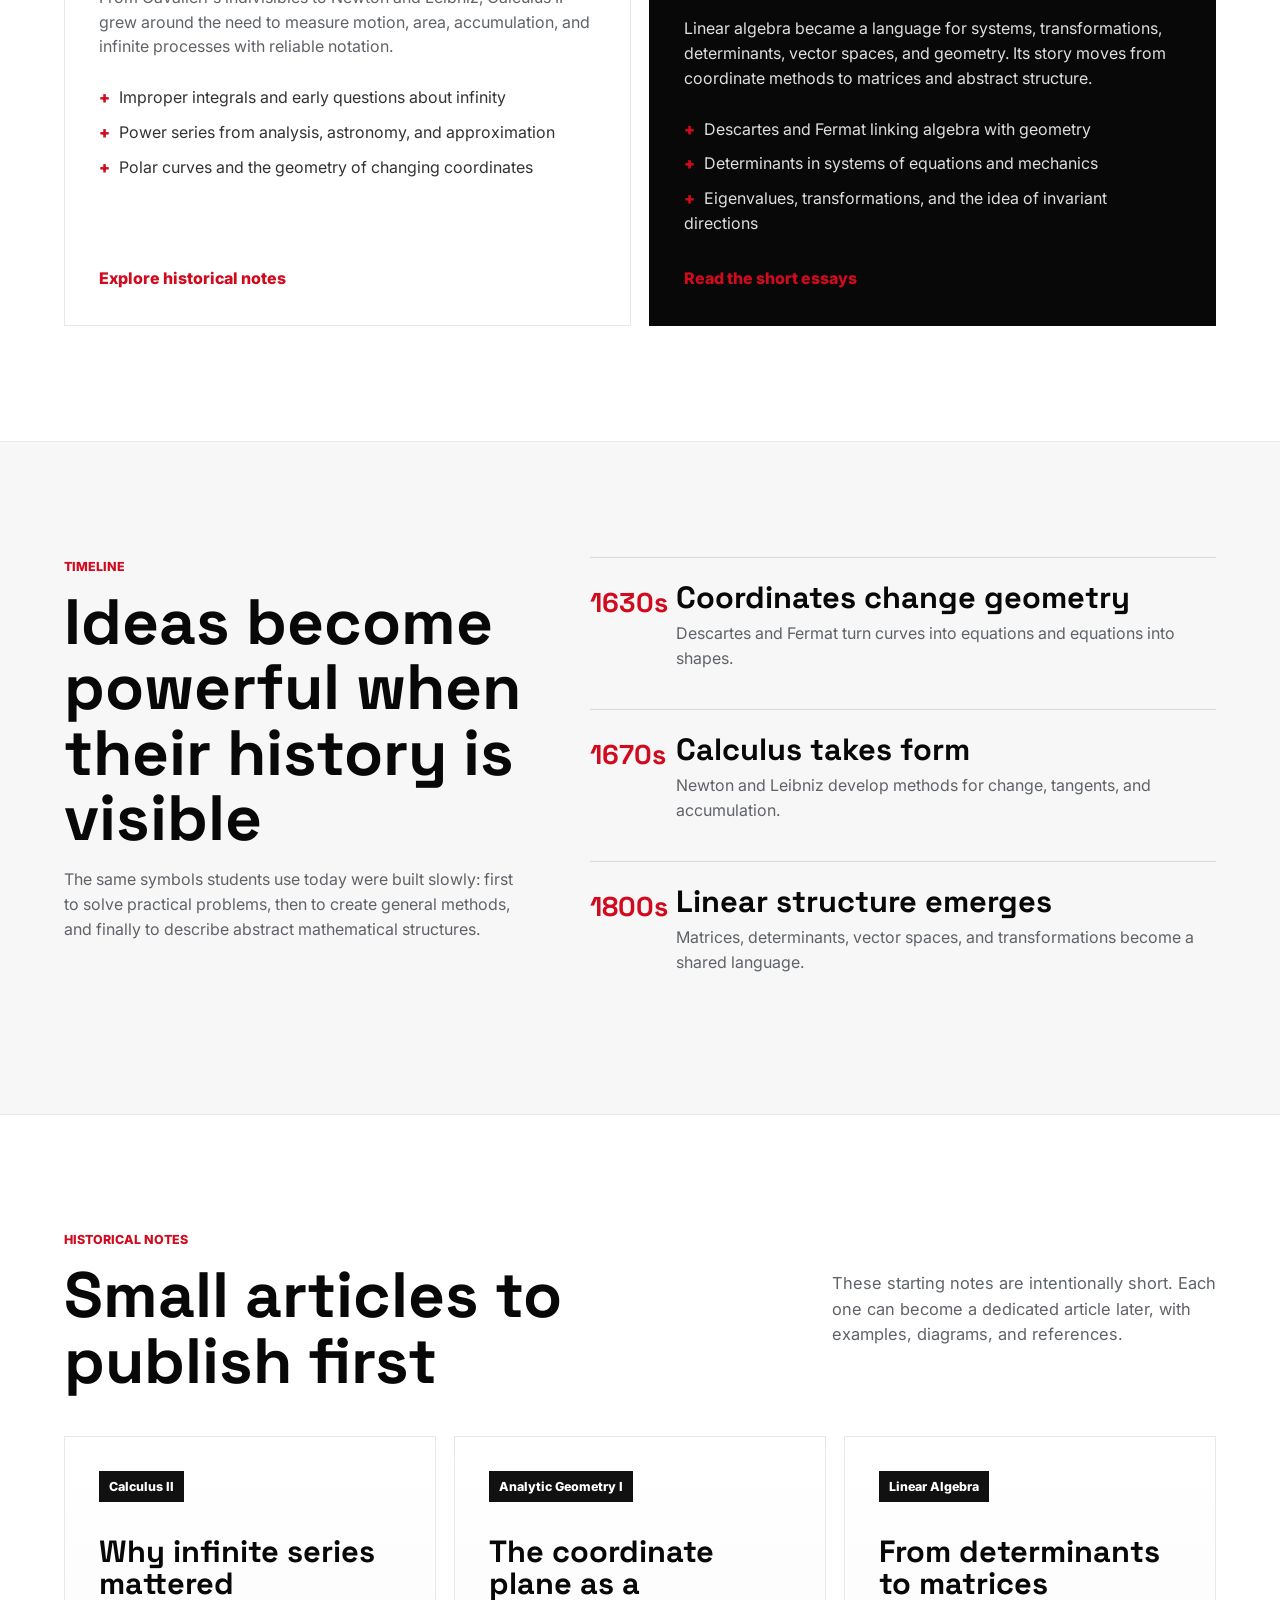
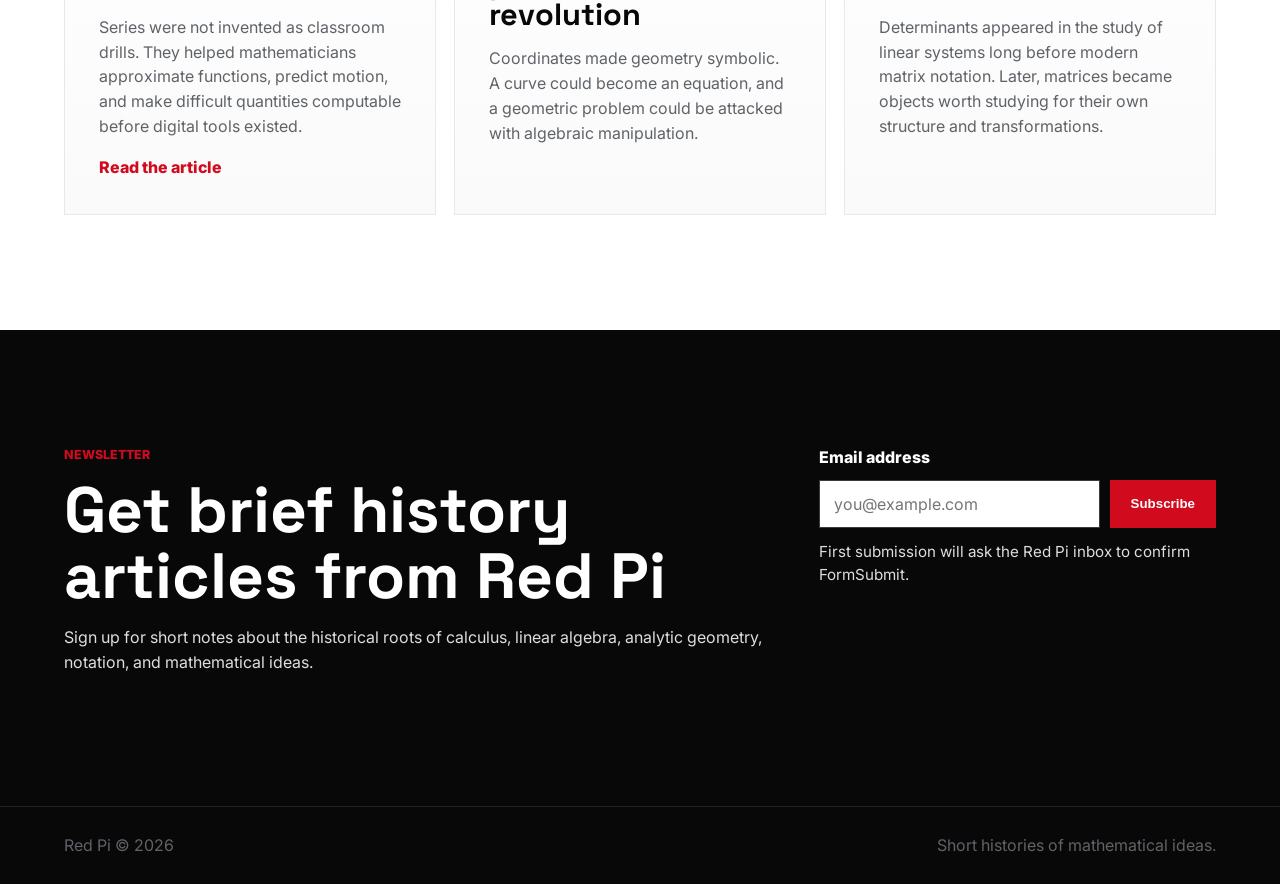
==== commit 6899063c: "Add Calculus II history article" ====
--- a/index.html
+++ b/index.html
@@ -181,6 +181,7 @@
               mathematicians approximate functions, predict motion, and make
               difficult quantities computable before digital tools existed.
             </p>
+            <a href="calculus-2-history.html" class="text-link">Read the article</a>
           </article>
           <article>
             <span>Analytic Geometry I</span>
--- a/styles.css
+++ b/styles.css
@@ -592,6 +592,95 @@
   color: var(--muted);
 }
 
+.resource-list .text-link {
+  margin-top: auto;
+}
+
+.article-shell {
+  padding: clamp(56px, 8vw, 96px) clamp(20px, 5vw, 72px);
+}
+
+.article-hero {
+  position: relative;
+  max-width: 1040px;
+  padding-bottom: 42px;
+  border-bottom: 1px solid var(--line);
+}
+
+.article-hero h1 {
+  max-width: 980px;
+  font-size: clamp(3.2rem, 8vw, 7.2rem);
+}
+
+.article-deck {
+  max-width: 760px;
+  margin: 26px 0 0;
+  color: #292929;
+  font-size: clamp(1.15rem, 2.2vw, 1.45rem);
+}
+
+.article-meta {
+  display: flex;
+  flex-wrap: wrap;
+  gap: 10px;
+  margin-top: 28px;
+  color: var(--muted);
+  font-size: 0.9rem;
+  font-weight: 800;
+  text-transform: uppercase;
+}
+
+.article-meta span {
+  padding: 8px 10px;
+  border: 1px solid var(--line);
+}
+
+.article-body {
+  max-width: 780px;
+  padding-top: 42px;
+}
+
+.article-body p {
+  margin: 0 0 22px;
+  color: #222;
+  font-size: clamp(1.03rem, 1.6vw, 1.16rem);
+}
+
+.article-body h2 {
+  margin: 44px 0 16px;
+  font-size: clamp(1.7rem, 3.6vw, 2.7rem);
+}
+
+.inline-math {
+  color: var(--red);
+  font-family: "Space Grotesk", Inter, sans-serif;
+  font-weight: 700;
+}
+
+.article-sources {
+  margin-top: 54px;
+  padding-top: 28px;
+  border-top: 1px solid var(--line);
+}
+
+.article-sources ul {
+  display: grid;
+  gap: 12px;
+  margin: 20px 0 0;
+  padding: 0;
+  list-style: none;
+}
+
+.article-sources a {
+  color: var(--red);
+  font-weight: 800;
+}
+
+.article-sources a:hover,
+.article-sources a:focus-visible {
+  color: var(--red-dark);
+}
+
 .contact {
   display: flex;
   align-items: center;
@@ -740,7 +829,8 @@
   .hero,
   .section,
   .method,
-  .contact {
+  .contact,
+  .article-shell {
     padding-left: 16px;
     padding-right: 16px;
   }
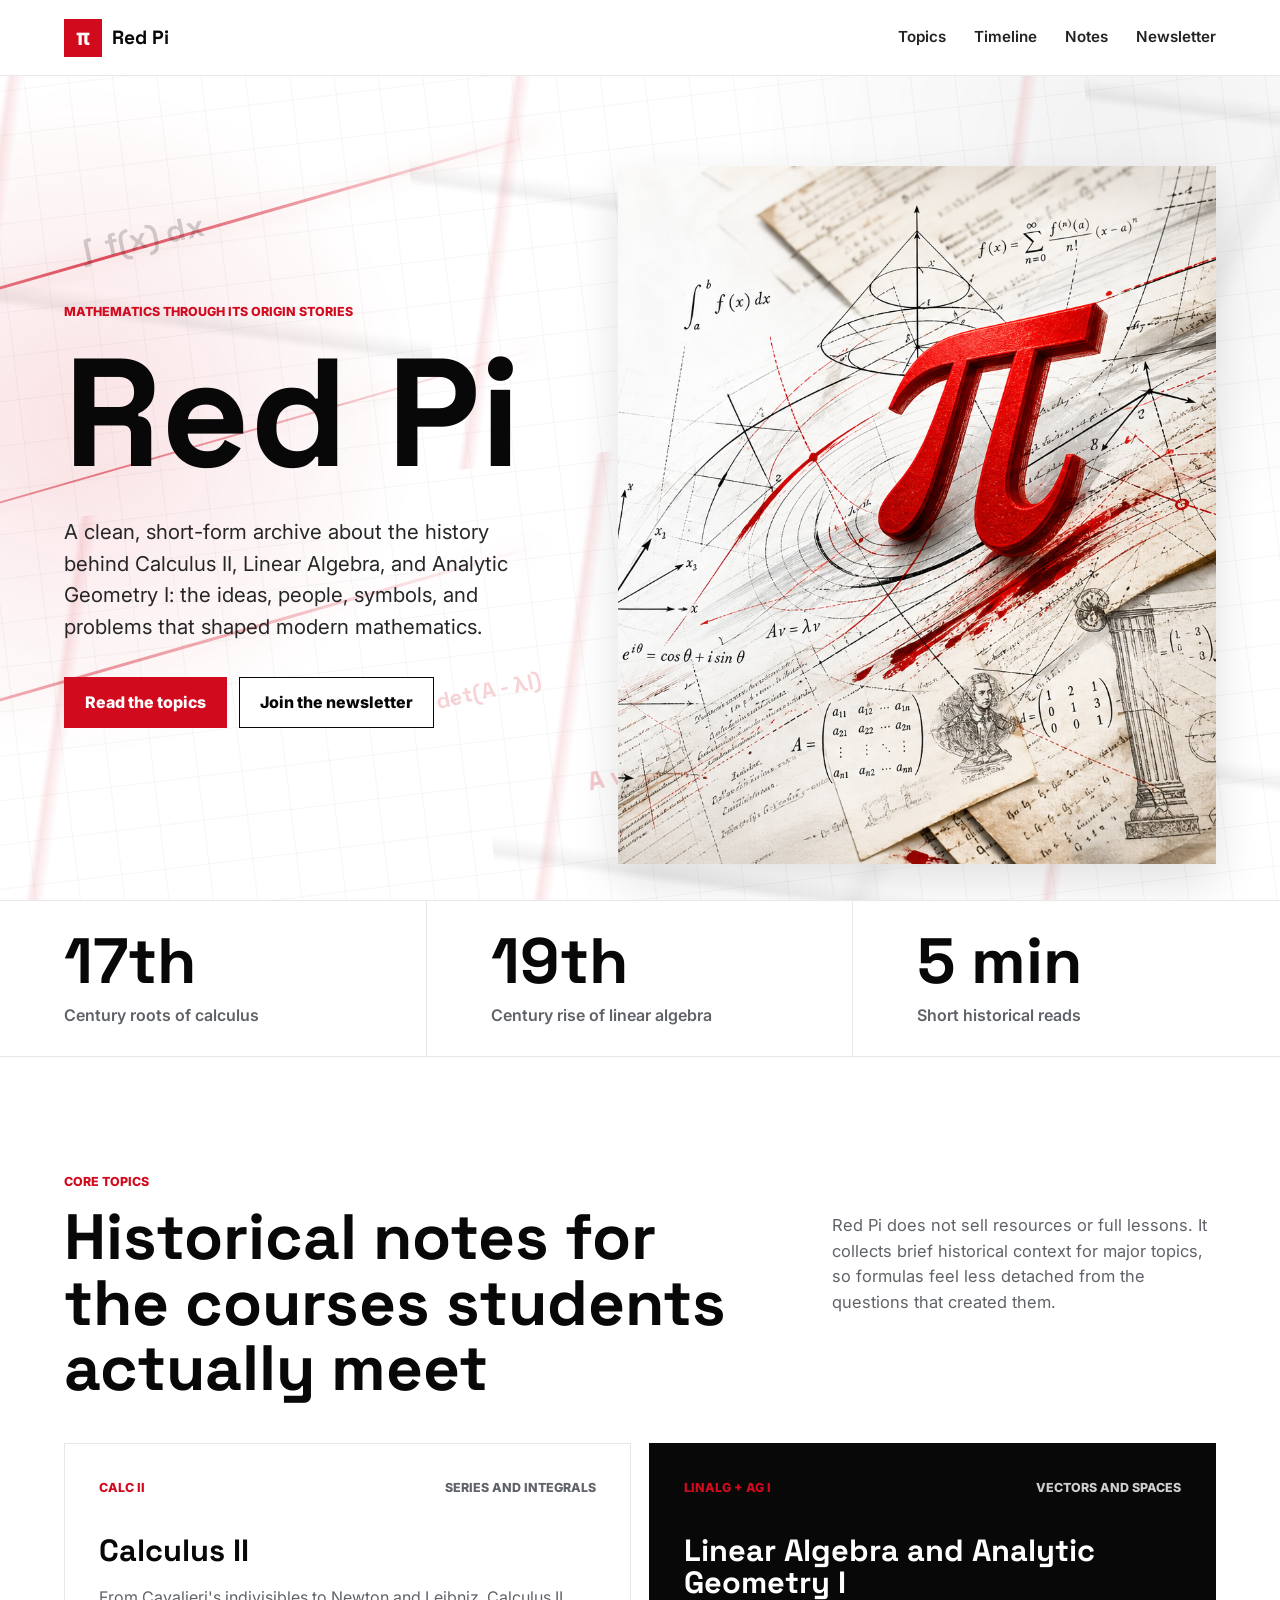
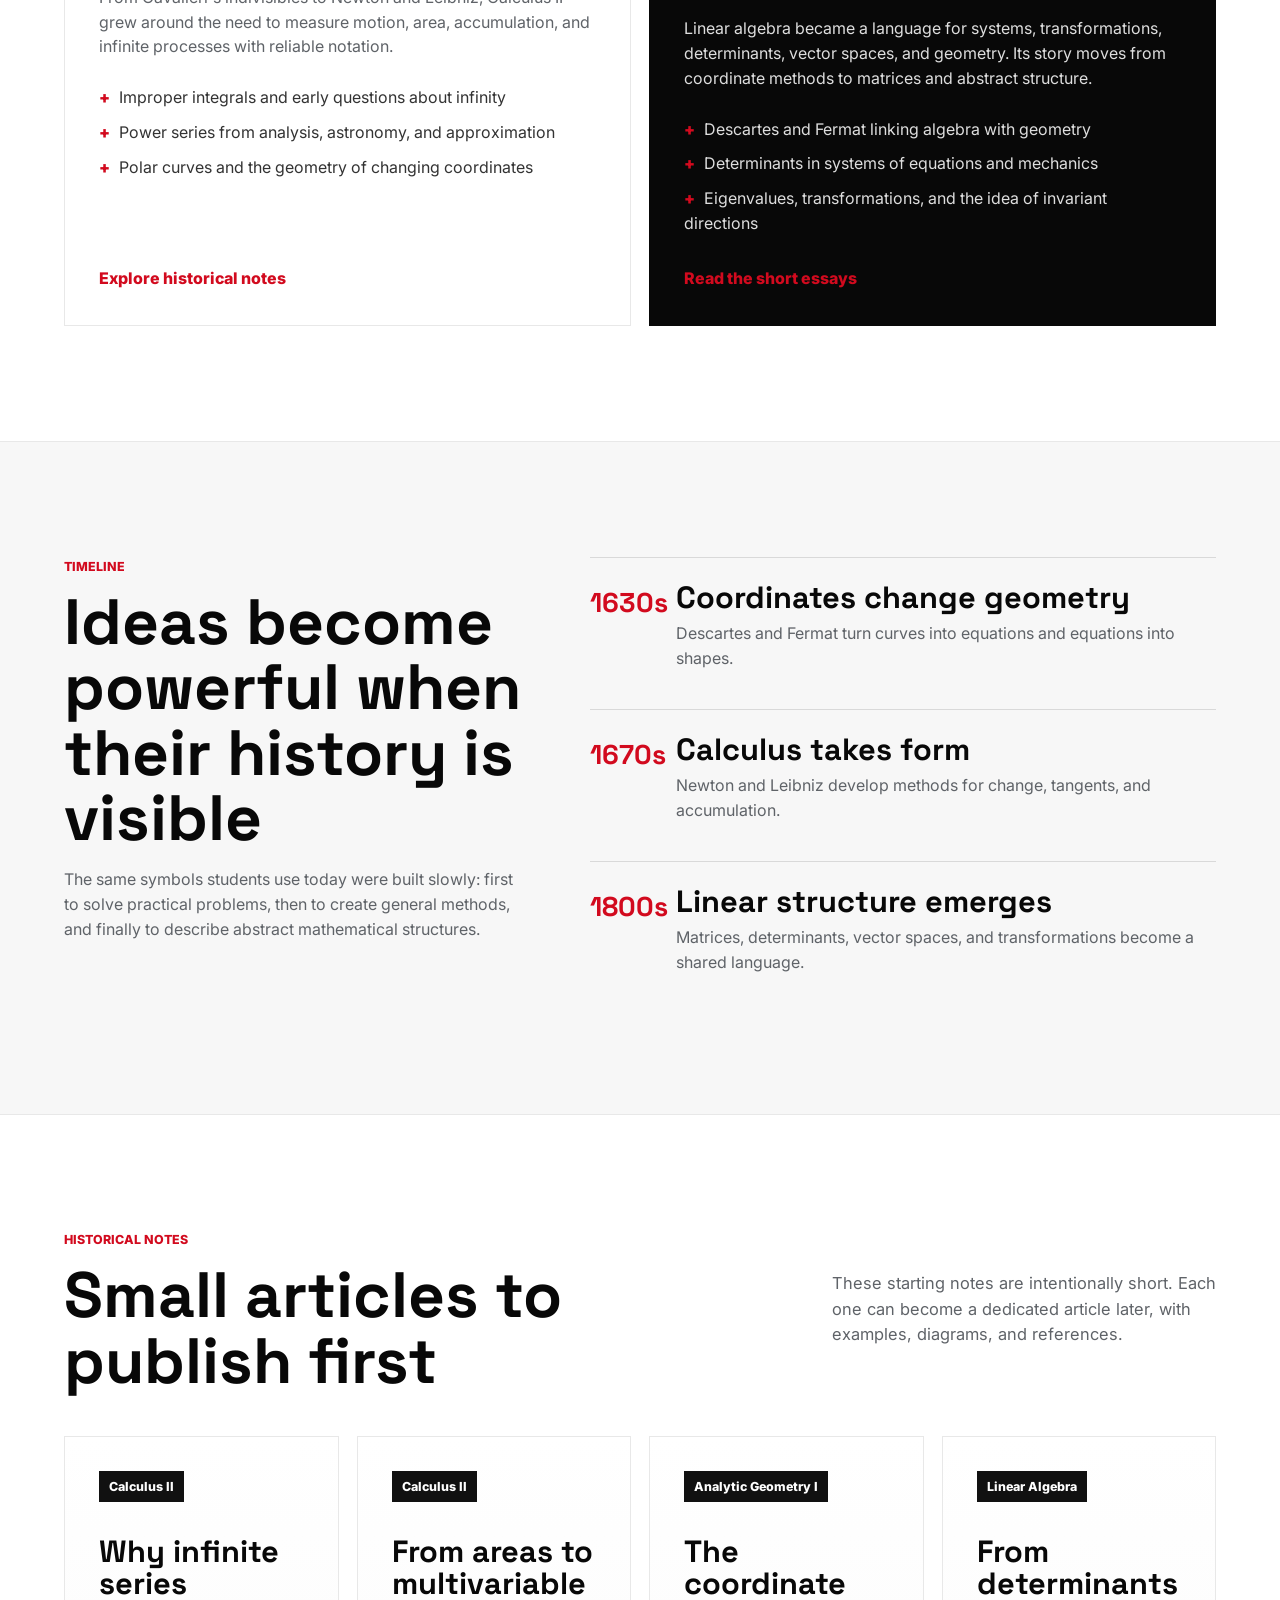
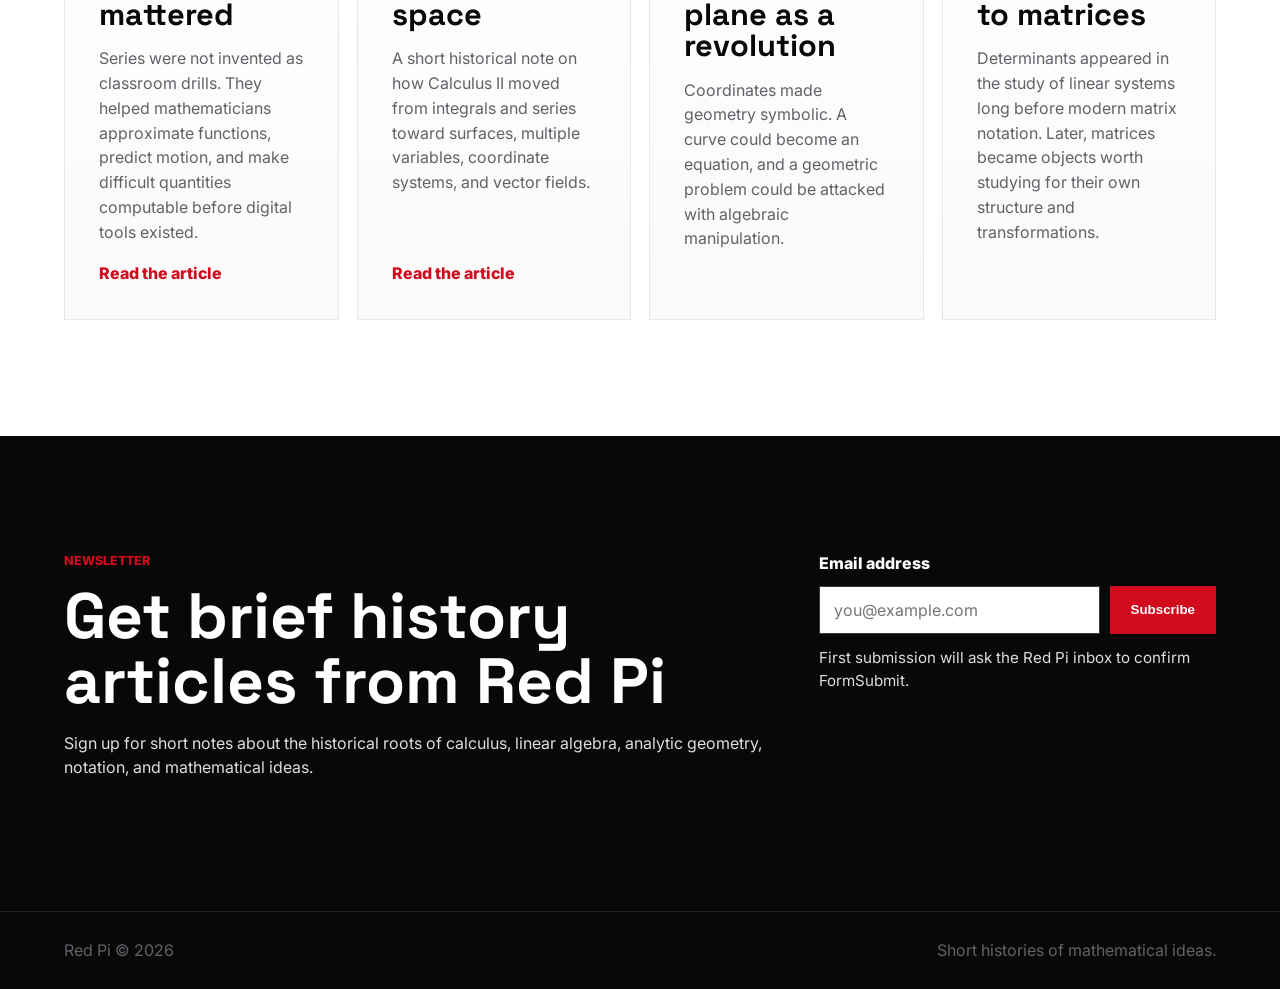
==== commit 01e08c41: "Add Calculus II multivariable history article" ====
--- a/index.html
+++ b/index.html
@@ -184,6 +184,16 @@
             <a href="calculus-2-history.html" class="text-link">Read the article</a>
           </article>
           <article>
+            <span>Calculus II</span>
+            <h3>From areas to multivariable space</h3>
+            <p>
+              A short historical note on how Calculus II moved from integrals
+              and series toward surfaces, multiple variables, coordinate
+              systems, and vector fields.
+            </p>
+            <a href="analisi-2-storia.html" class="text-link">Read the article</a>
+          </article>
+          <article>
             <span>Analytic Geometry I</span>
             <h3>The coordinate plane as a revolution</h3>
             <p>
--- a/styles.css
+++ b/styles.css
@@ -569,7 +569,7 @@
 
 .resource-list {
   display: grid;
-  grid-template-columns: repeat(3, minmax(0, 1fr));
+  grid-template-columns: repeat(auto-fit, minmax(240px, 1fr));
   gap: 18px;
 }
 
